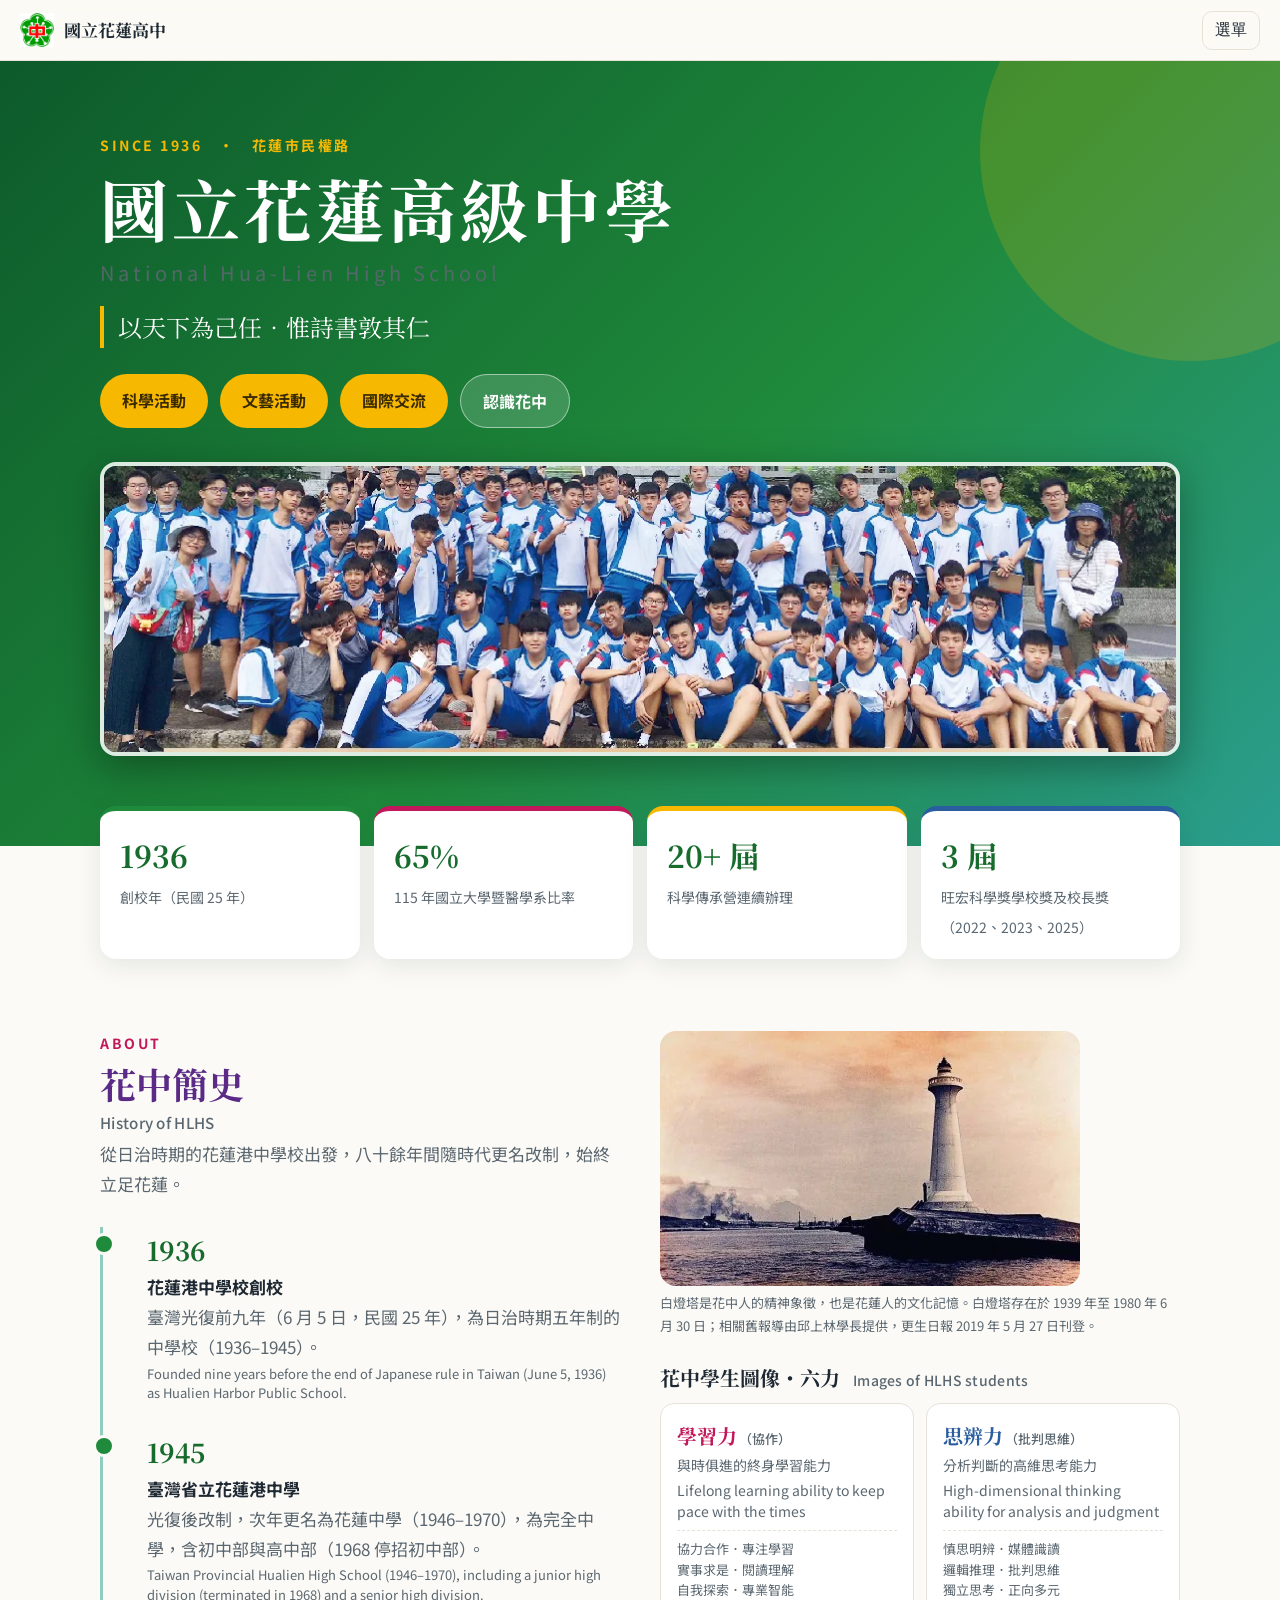
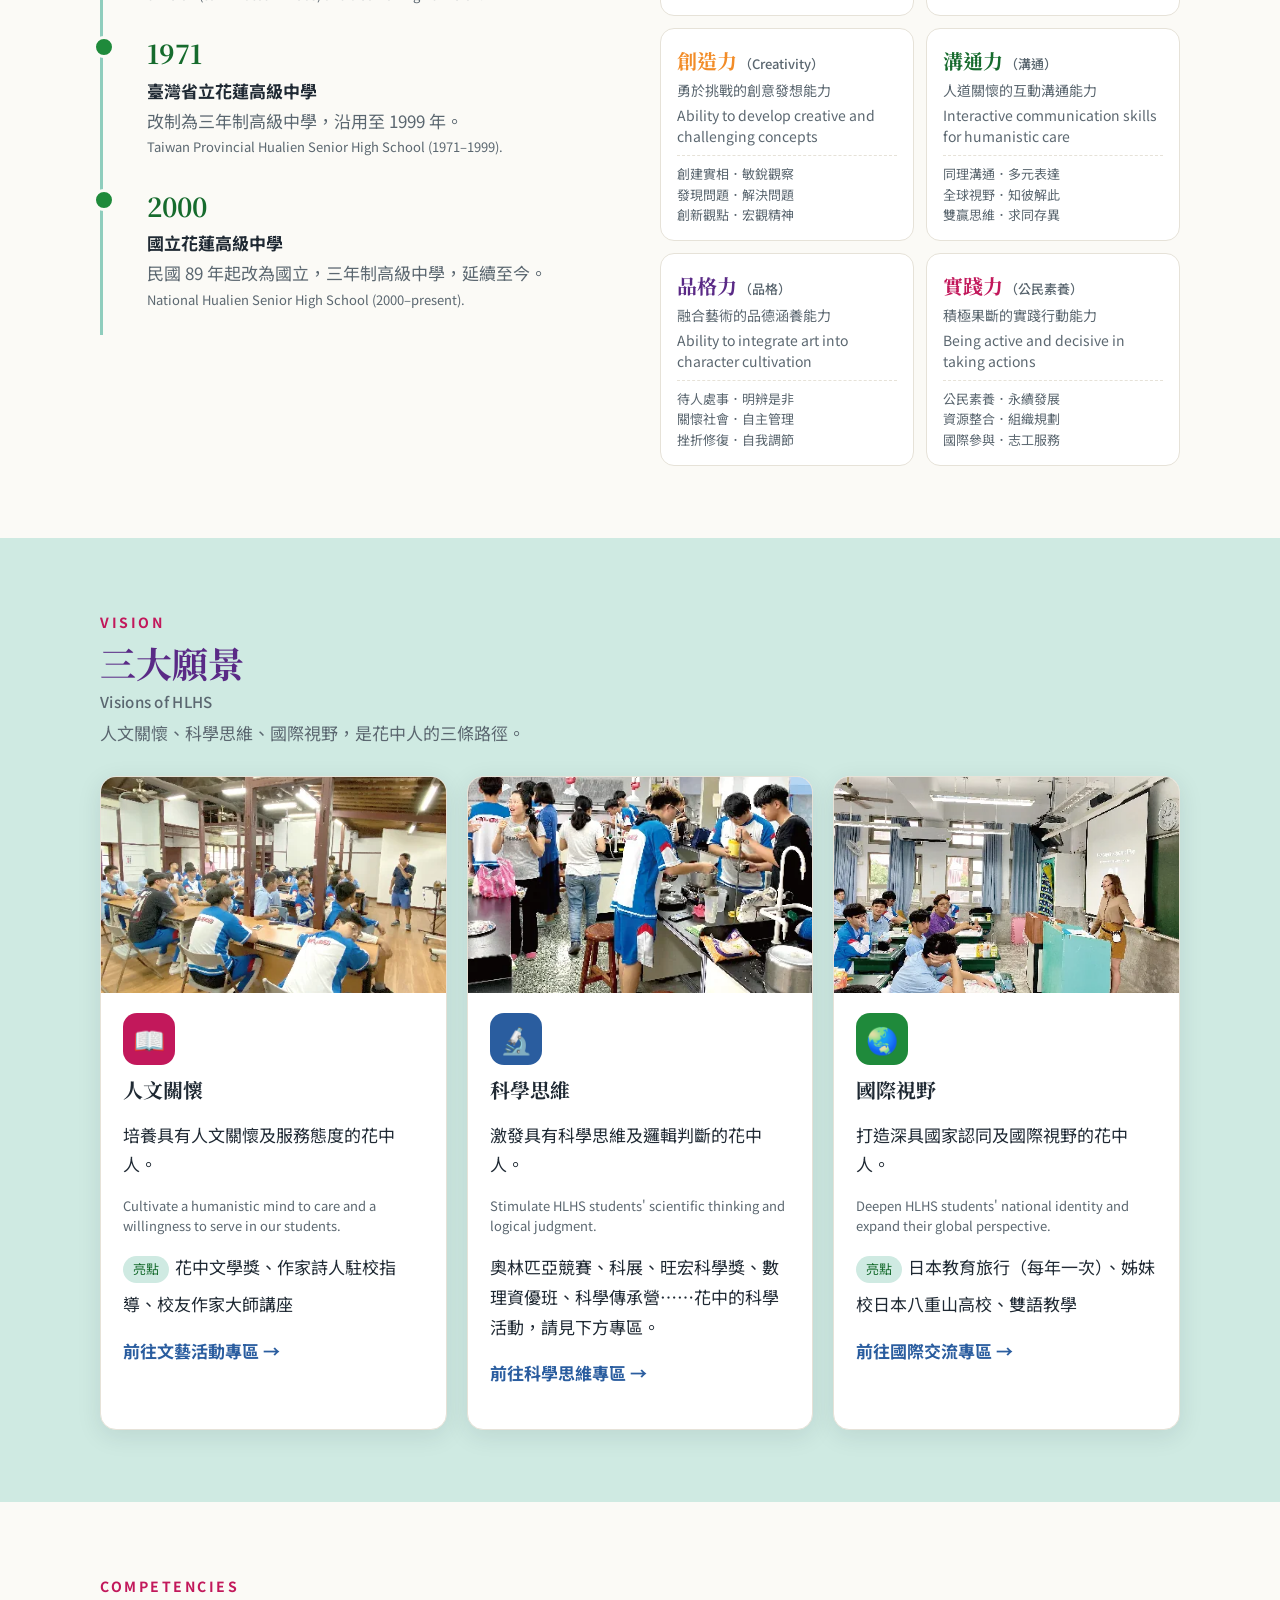
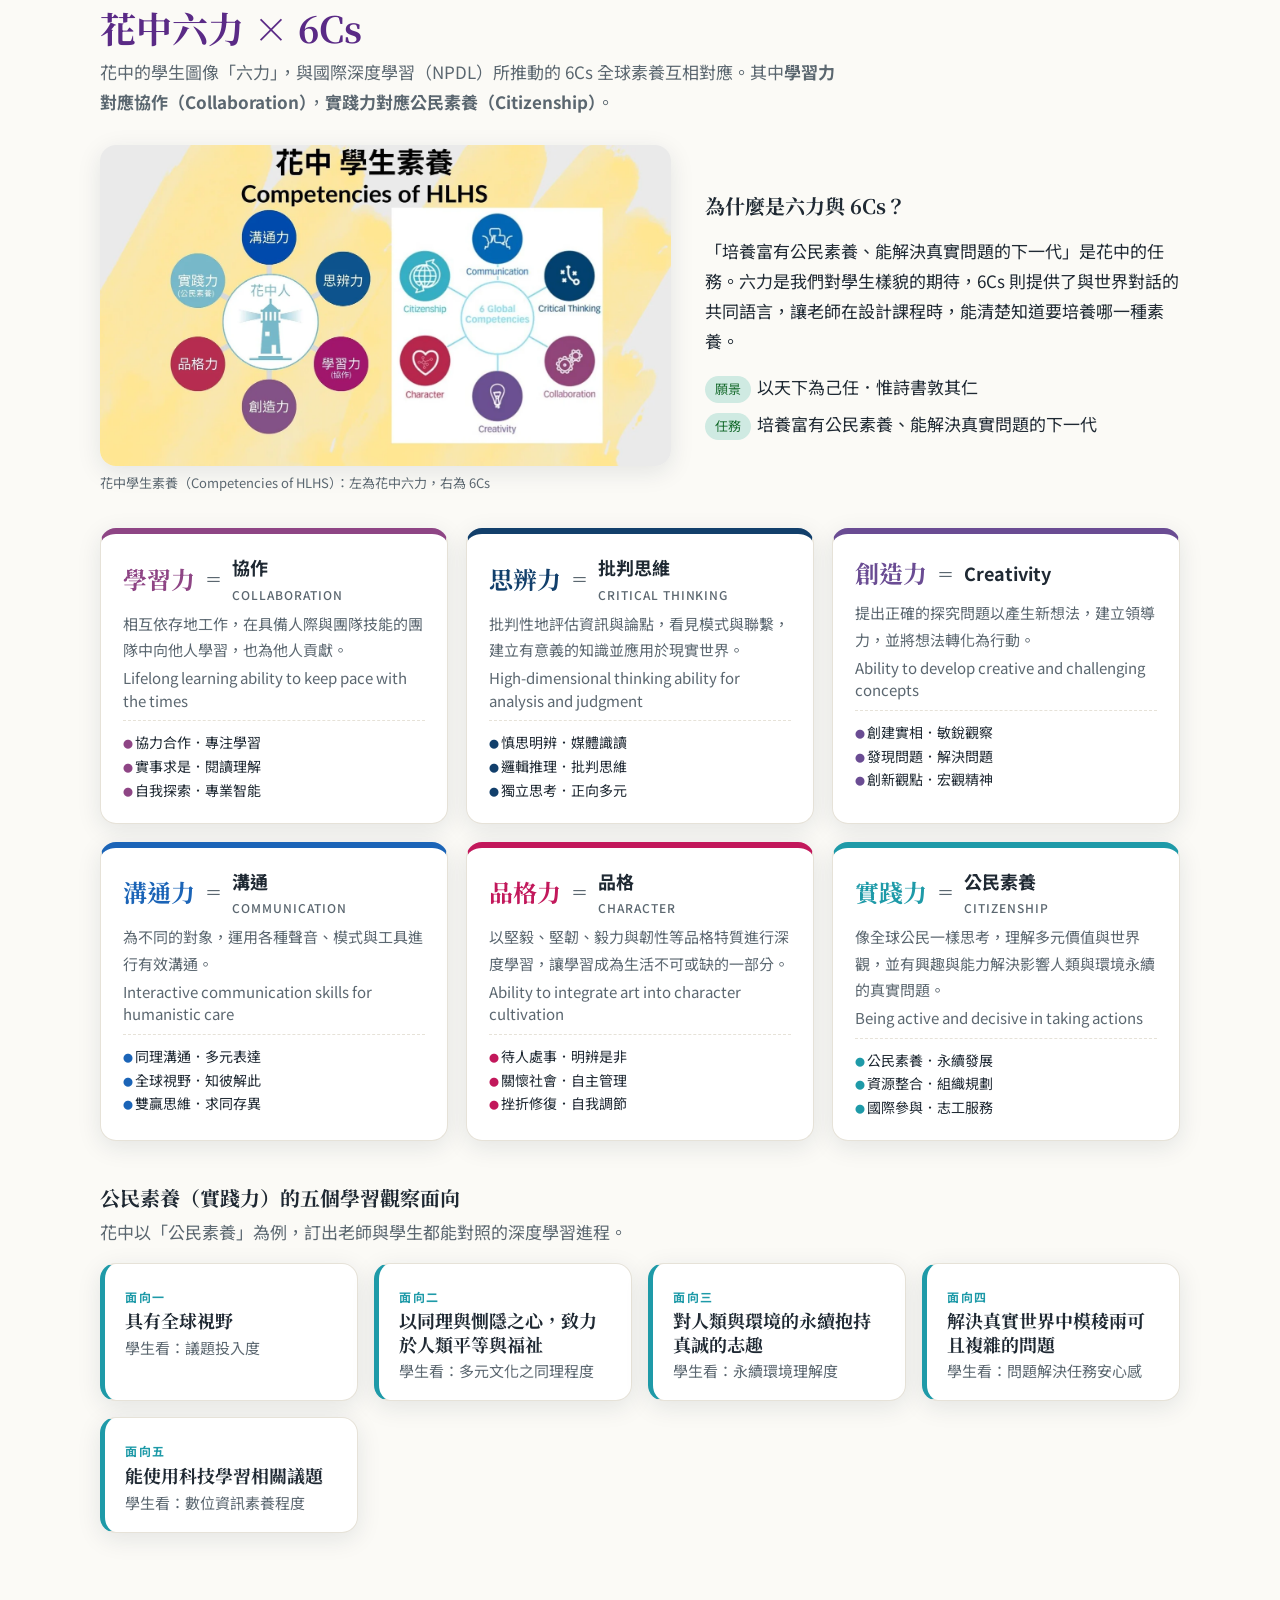
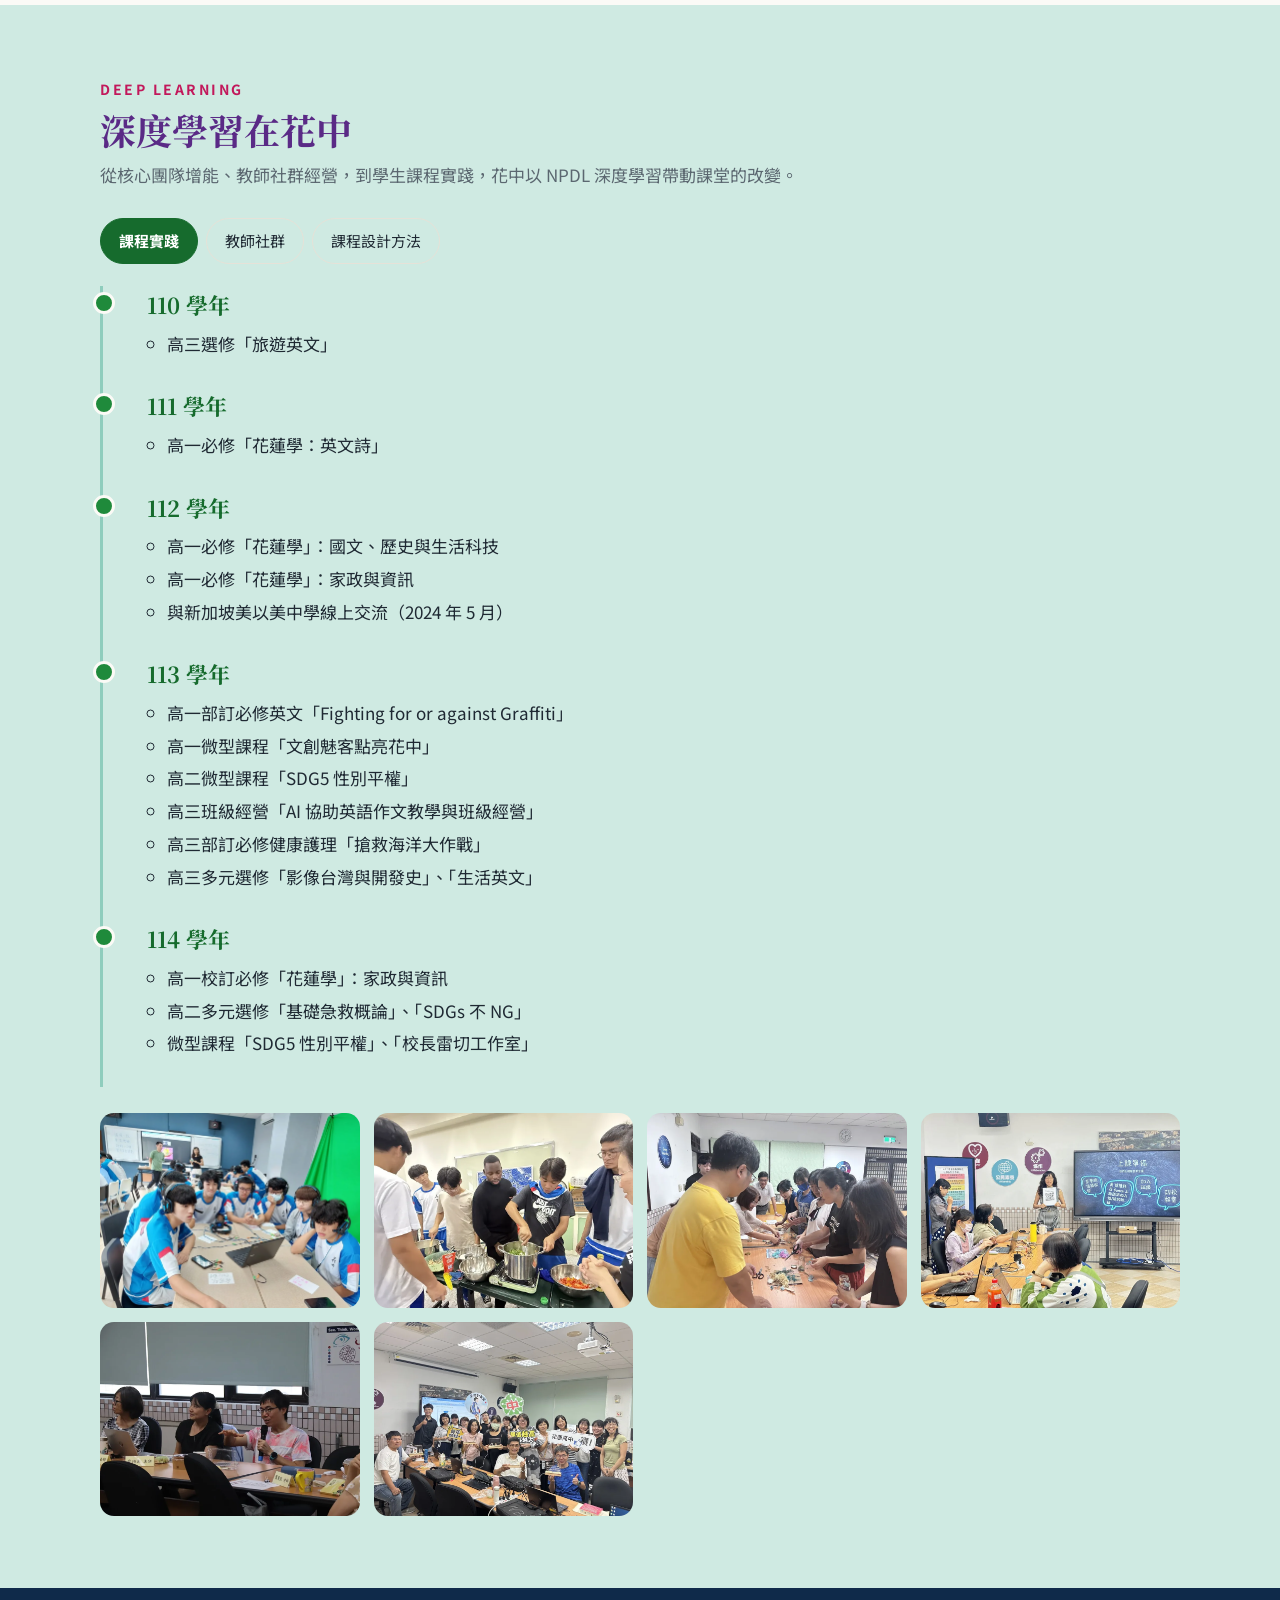
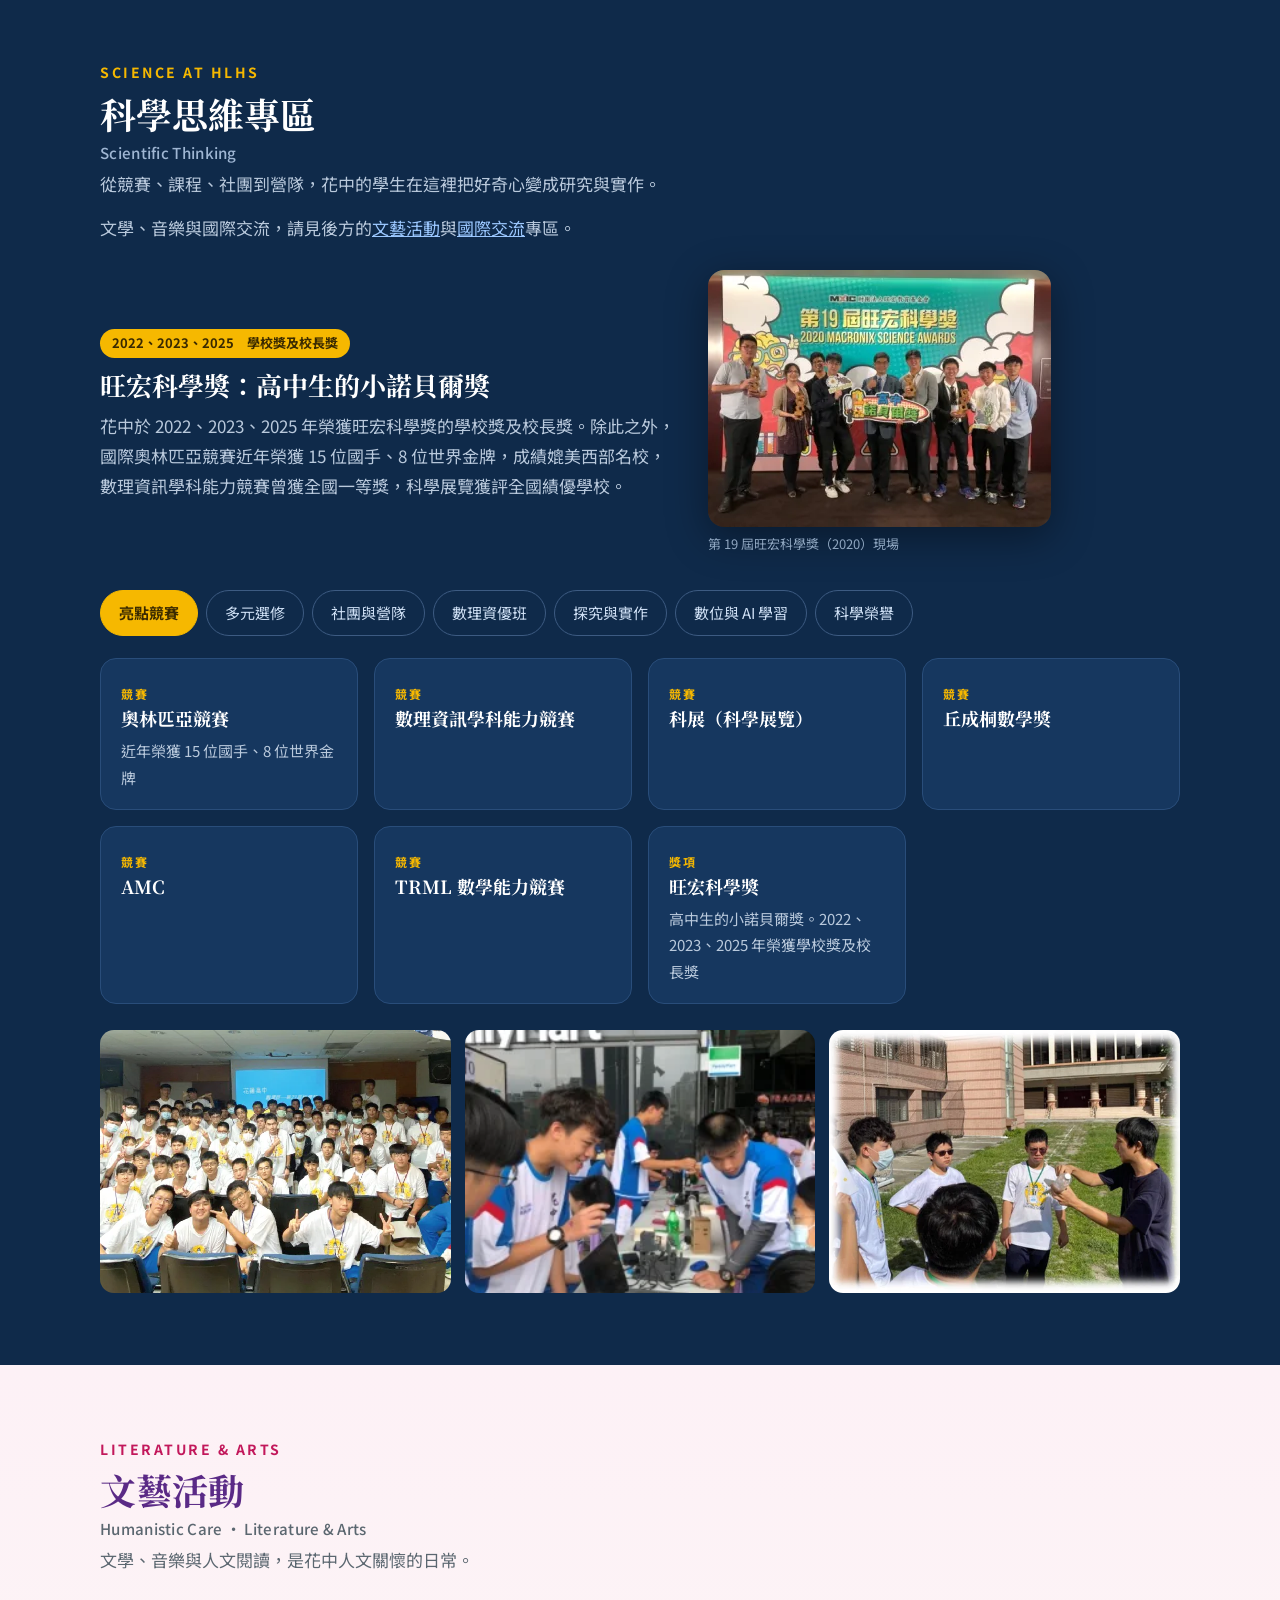
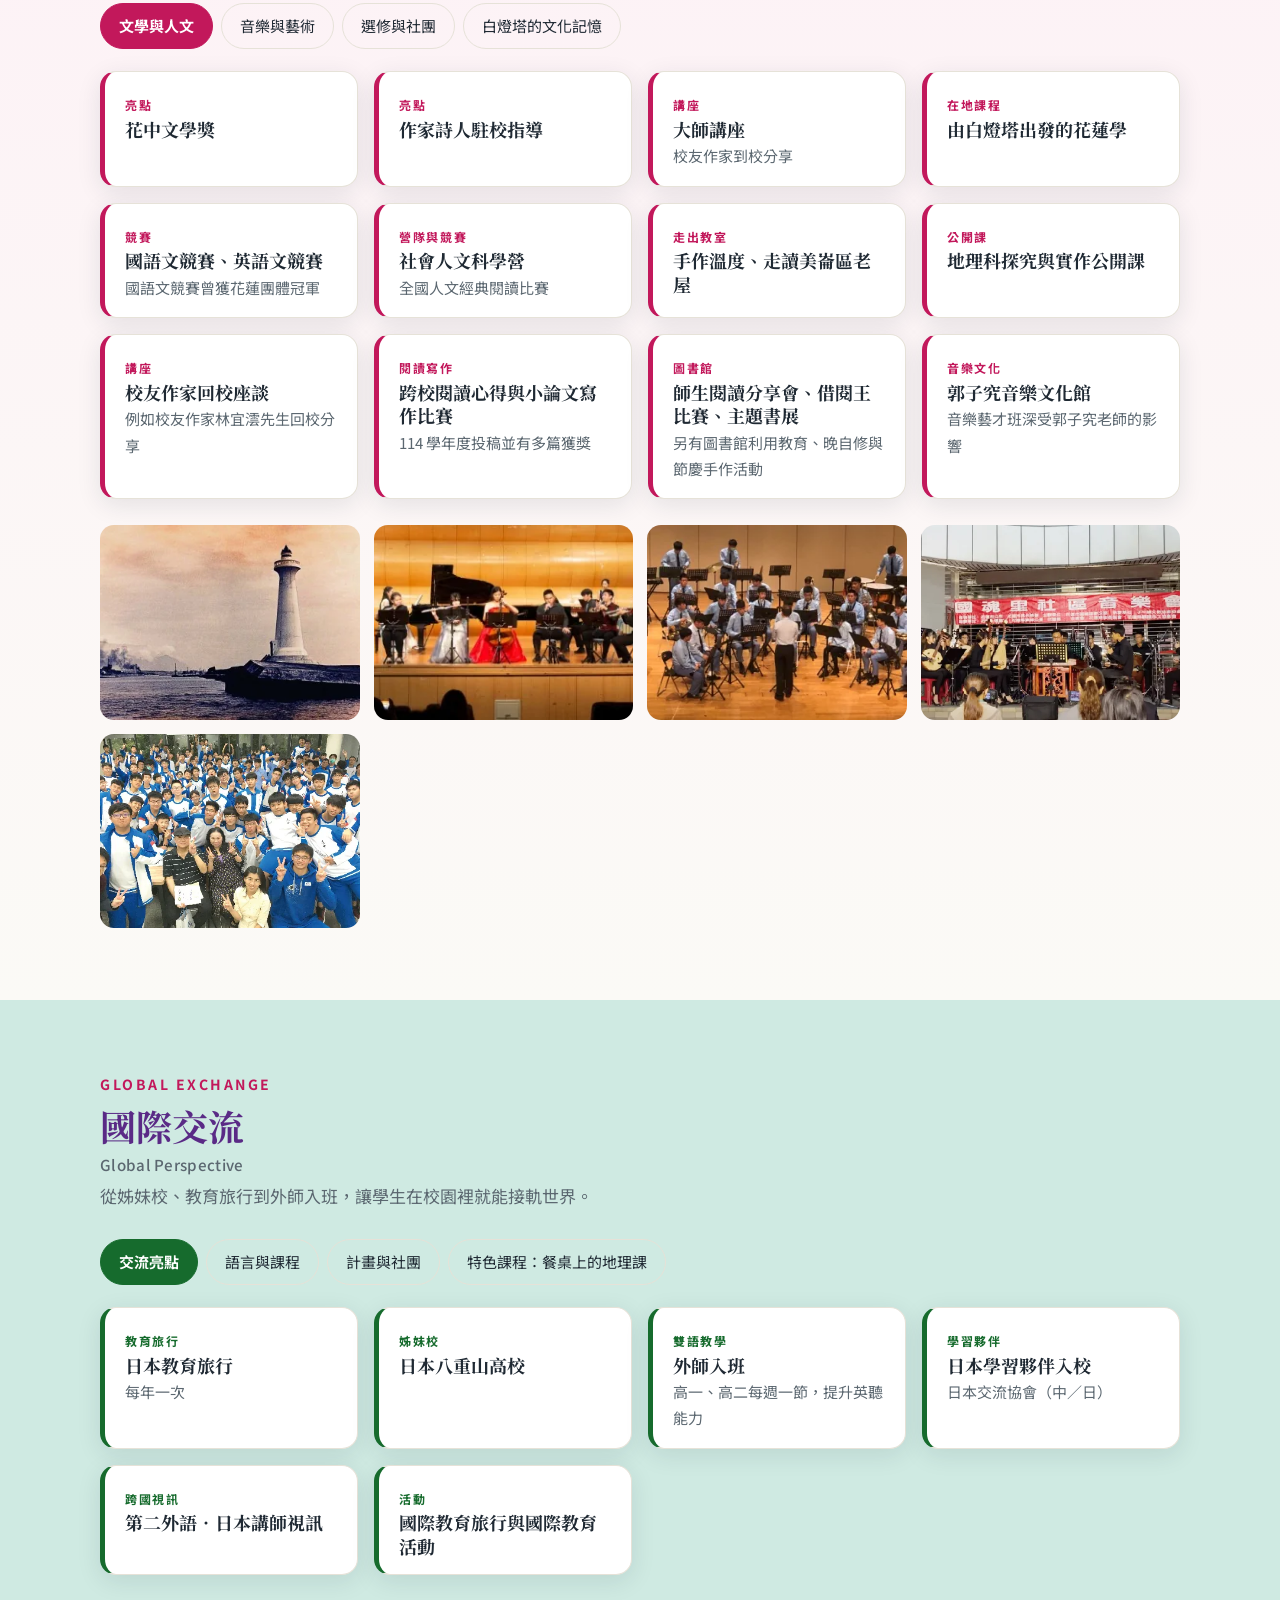
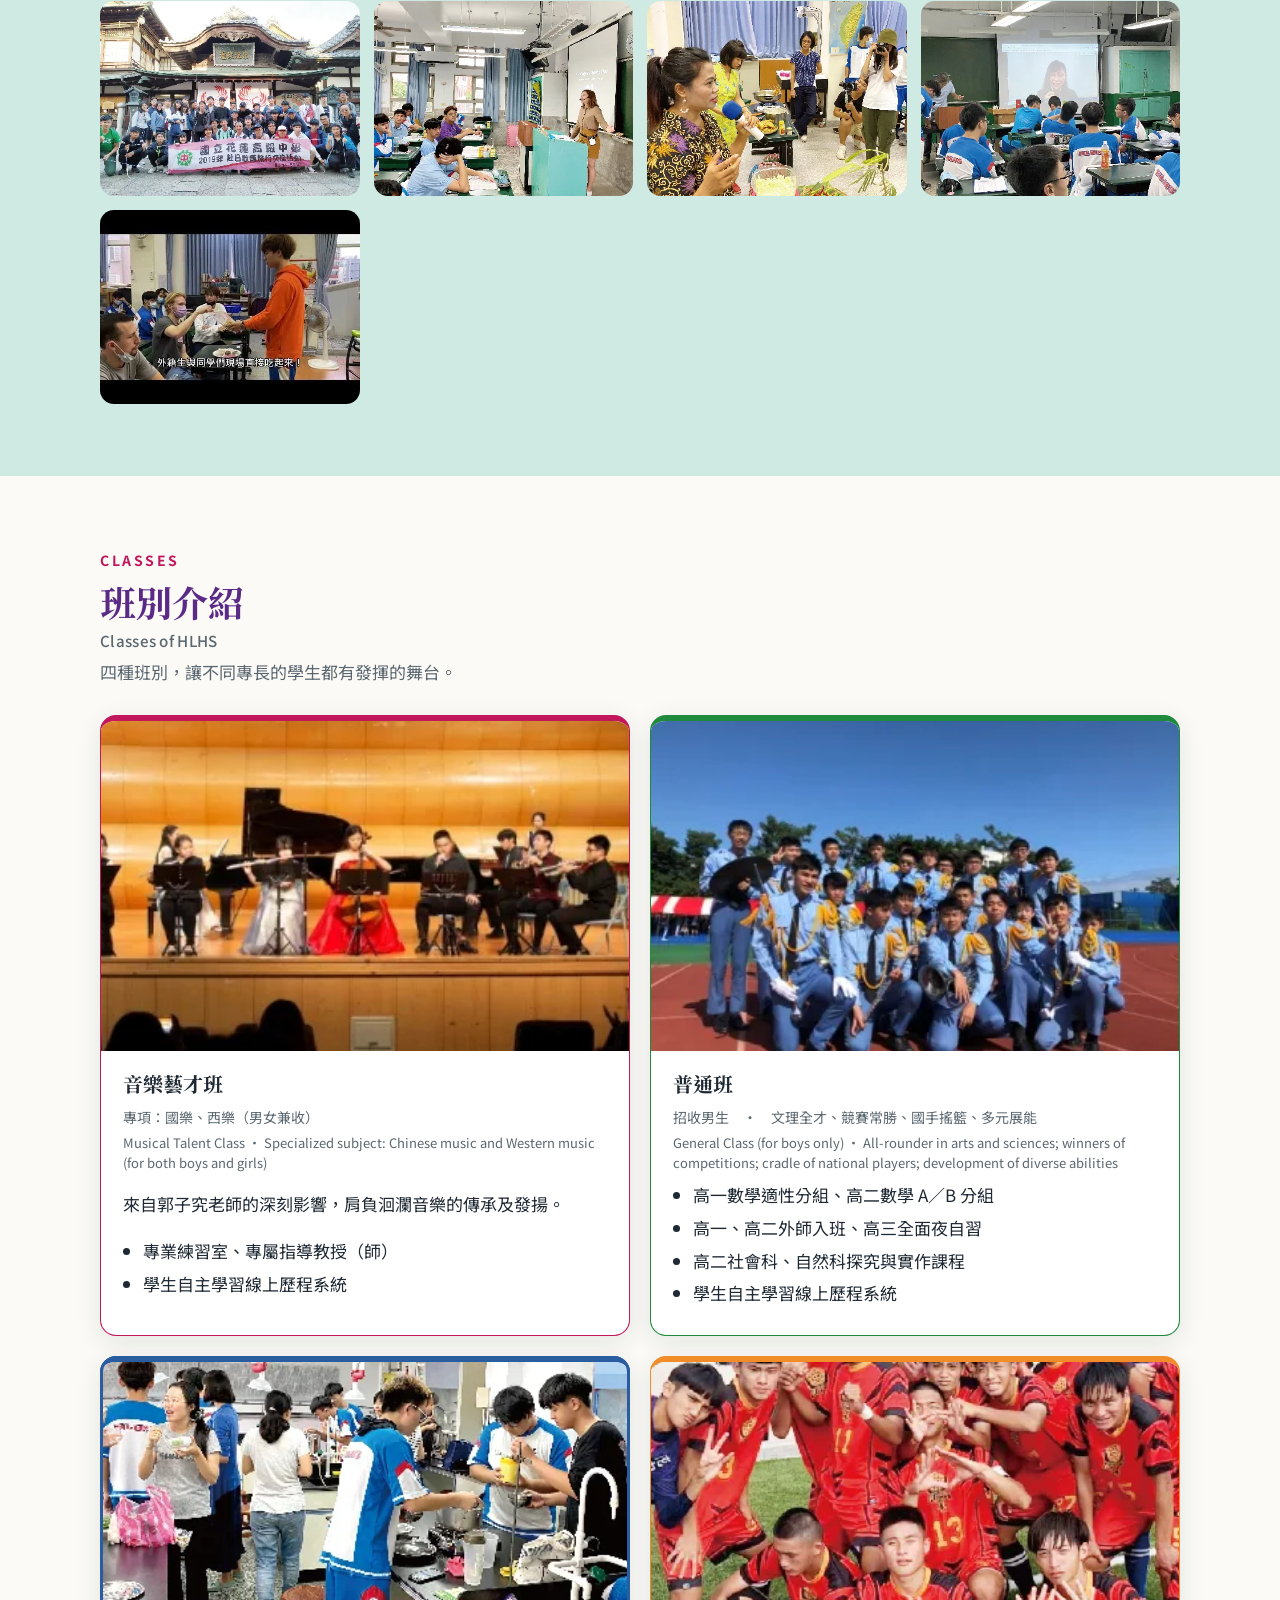
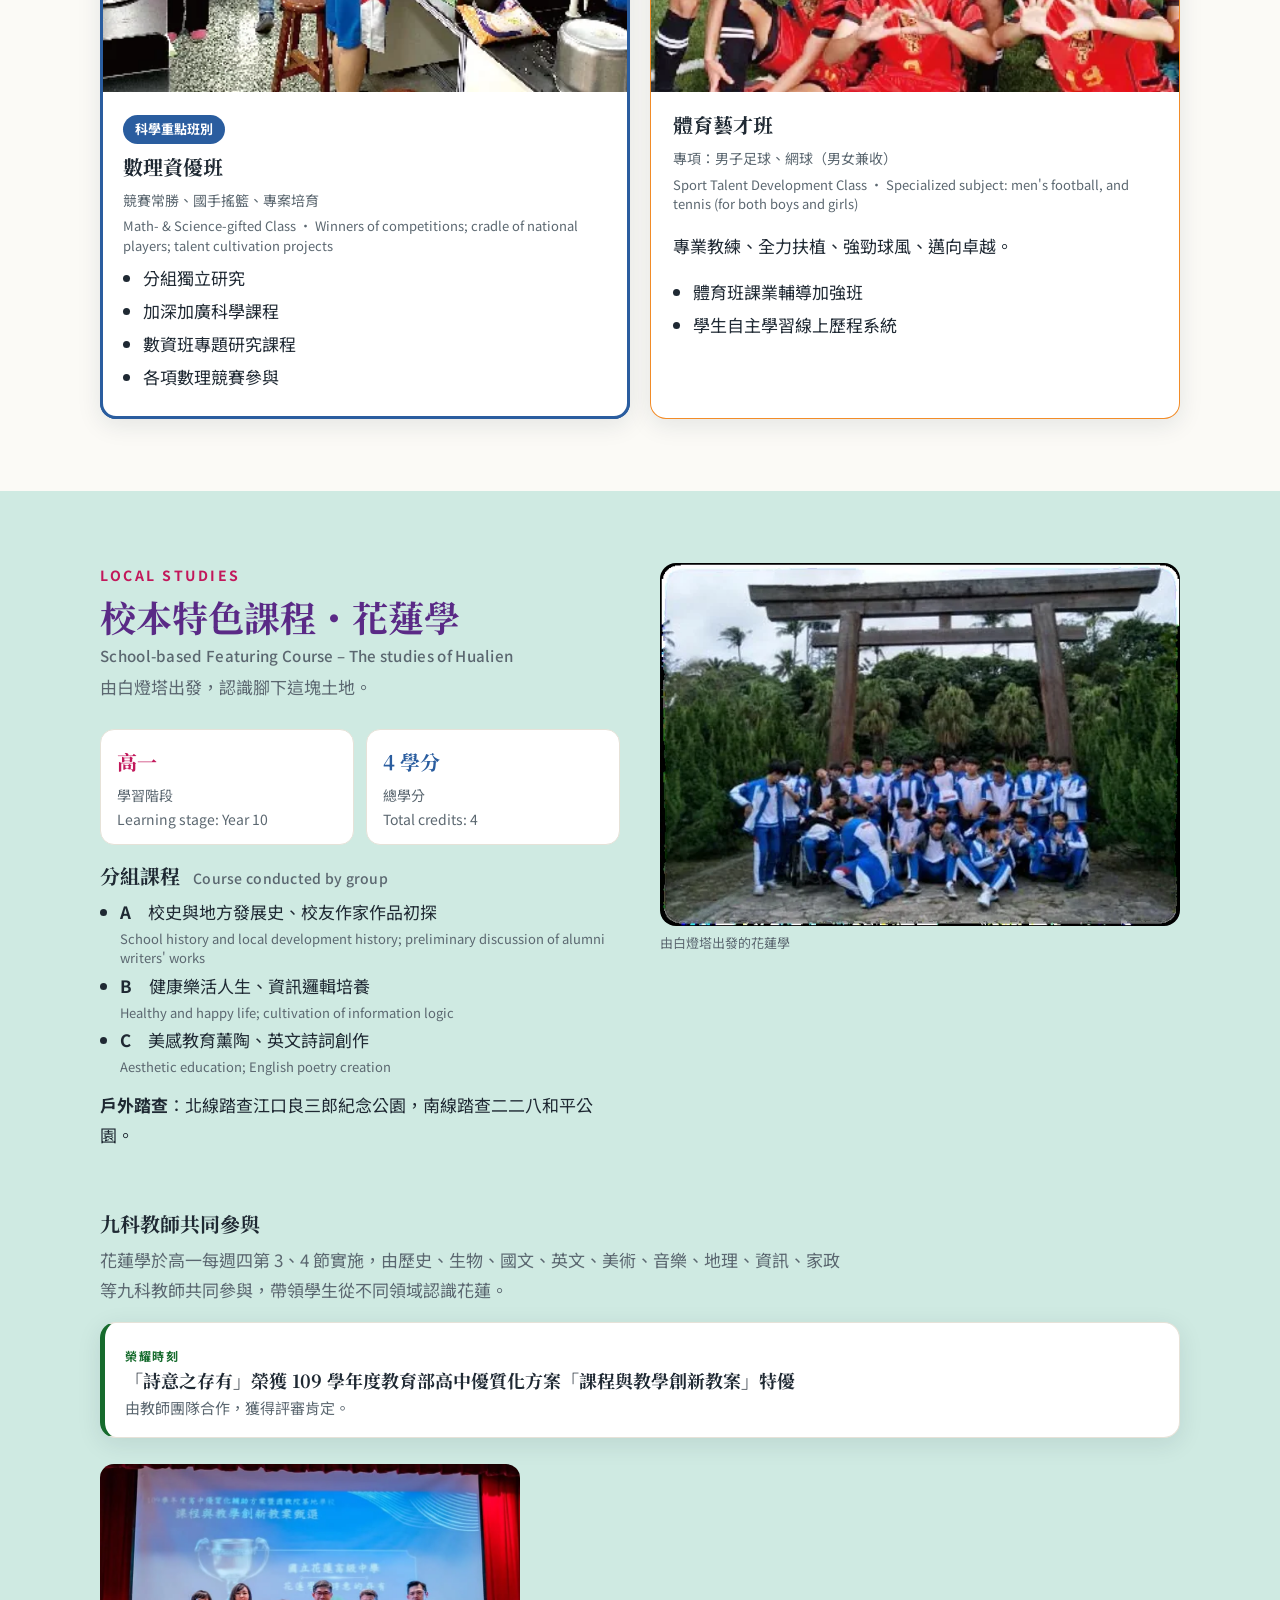
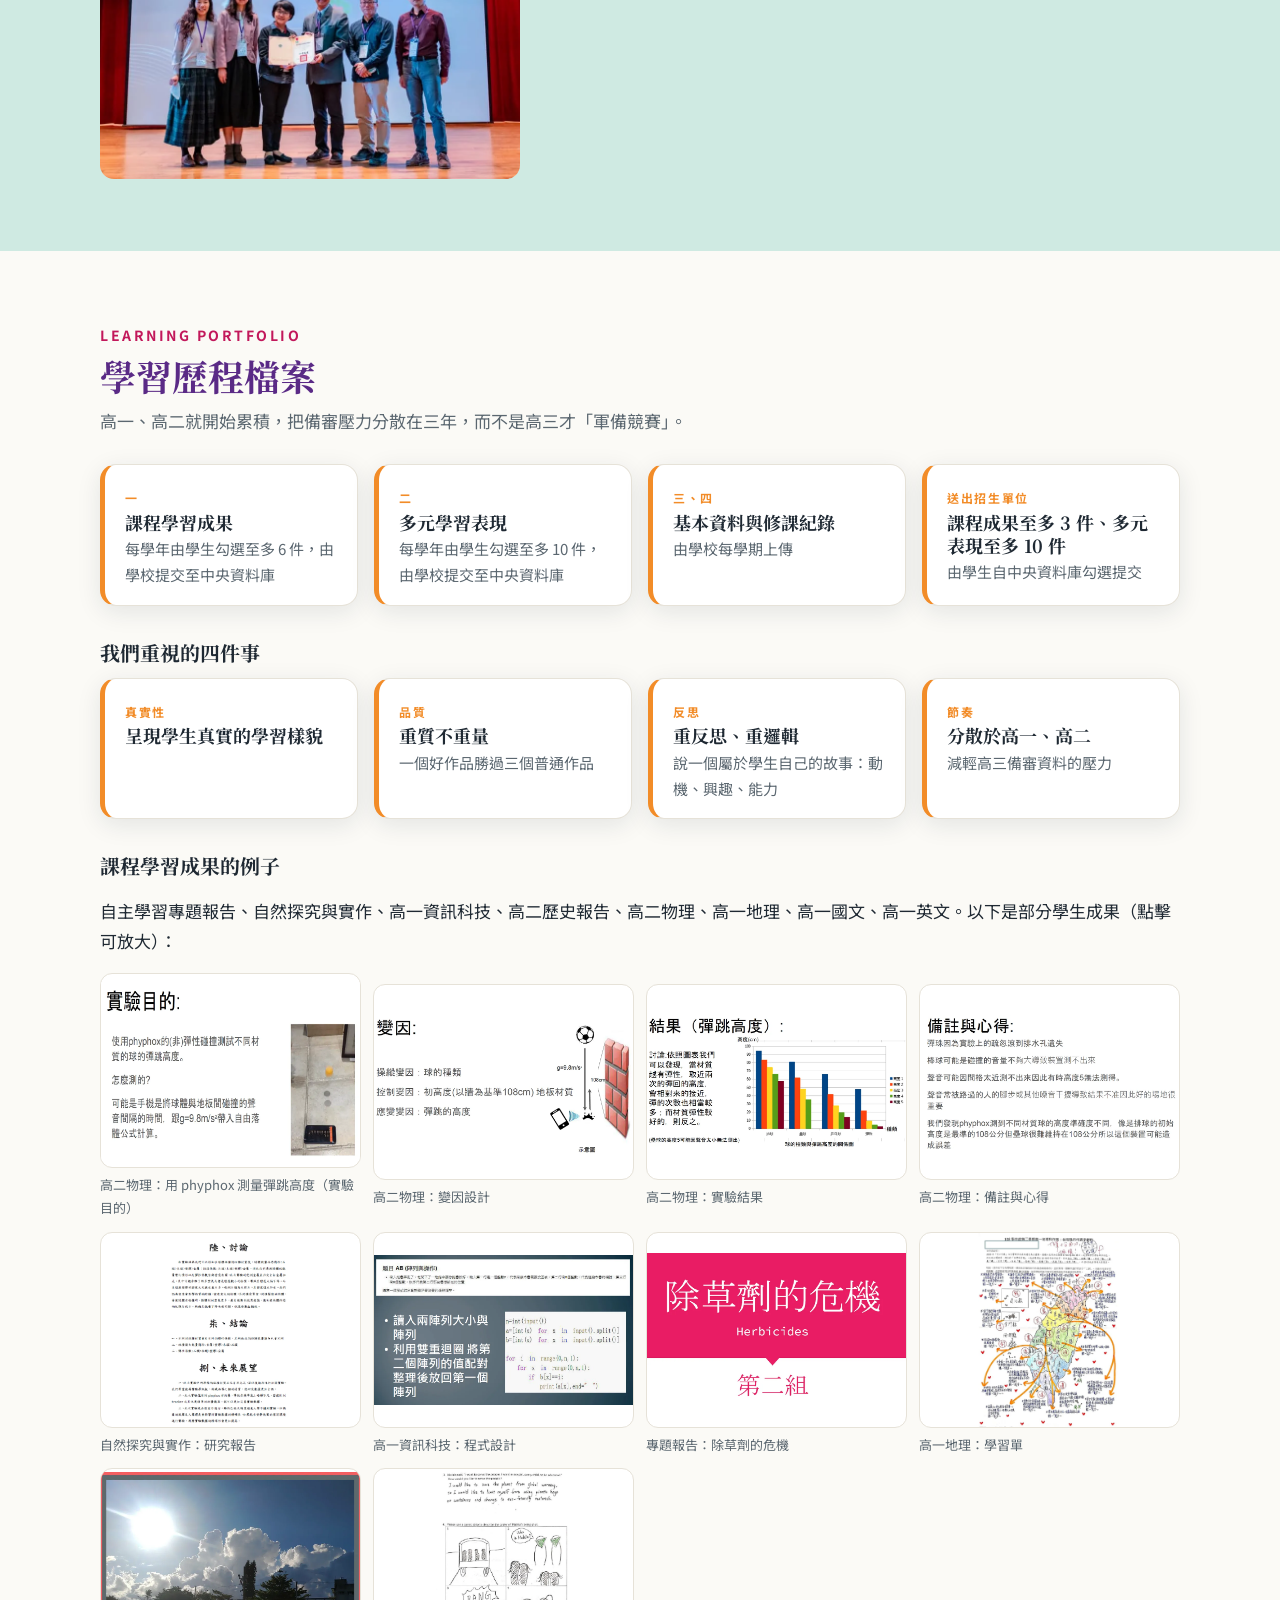
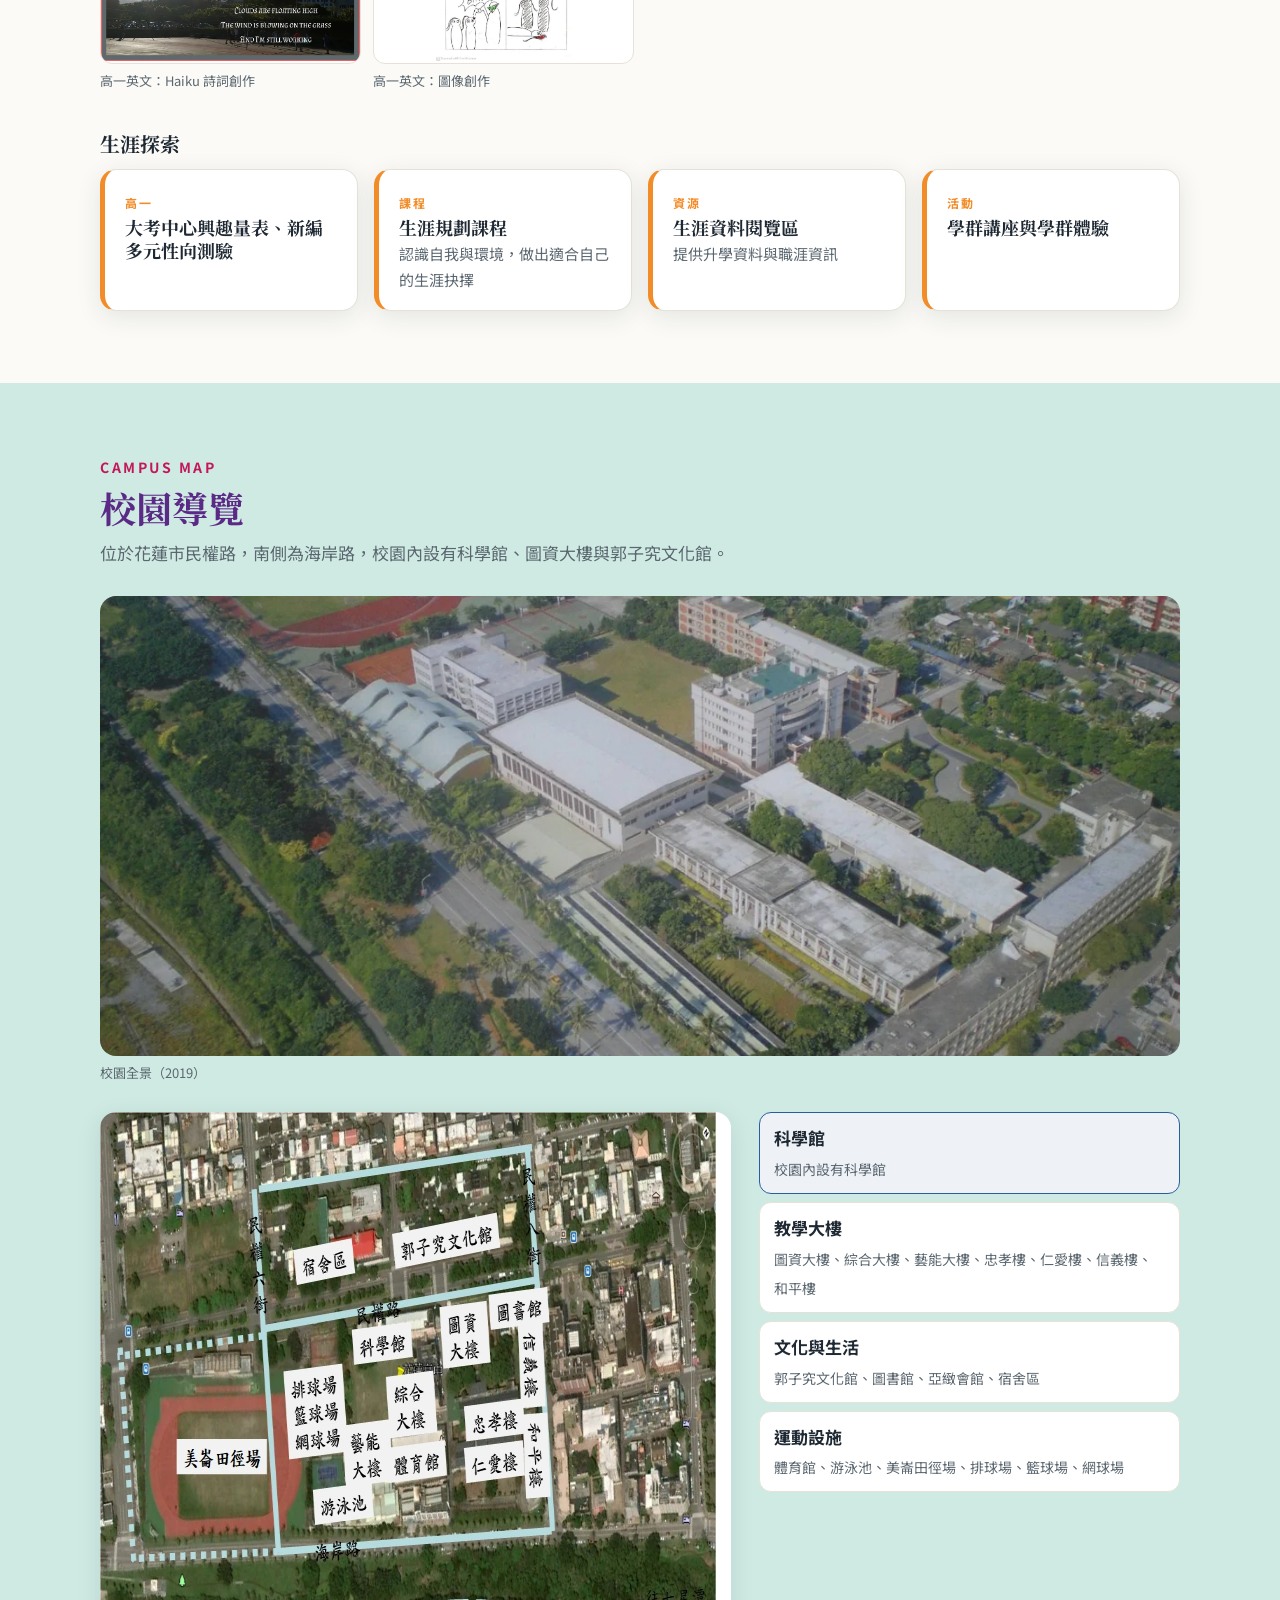
==== index.html @ 584422f0 "Initial commit: 花蓮高中校園介紹網頁 Co-Authored-By: Claude Sonnet 5 <noreply@anthropic.com>" ====
<!DOCTYPE html>
<html lang="zh-Hant">
<head>
<meta charset="utf-8">
<meta name="viewport" content="width=device-width,initial-scale=1">
<title>國立花蓮高級中學｜校園介紹</title>
<meta name="description" content="國立花蓮高中校園介紹：人文關懷、科學思維、國際視野三大願景，含科學競賽、數理資優班、多元選修與升學表現。">
<link rel="icon" href="images/emblem.png">
<link rel="preconnect" href="https://fonts.googleapis.com">
<link rel="preconnect" href="https://fonts.gstatic.com" crossorigin>
<link href="https://fonts.googleapis.com/css2?family=Noto+Sans+TC:wght@400;500;700&family=Noto+Serif+TC:wght@600;700&display=swap" rel="stylesheet">
<link rel="stylesheet" href="css/style.css">
</head>
<body>

<nav class="nav" aria-label="主選單">
  <div class="wrap">
    <a class="brand" href="#top"><img src="images/emblem.png" alt="">國立花蓮高中</a>
    <button class="burger" aria-expanded="false" aria-controls="menu">選單</button>
    <ul class="menu" id="menu">
      <li><a href="#about">認識花中</a></li>
      <li><a href="#vision">三大願景</a></li>
      <li><a href="#competencies">六力與6Cs</a></li>
      <li><a href="#deep">深度學習</a></li>
      <li><a class="sci" href="#science">科學活動</a></li>
      <li><a href="#arts">文藝活動</a></li>
      <li><a href="#global">國際交流</a></li>
      <li><a href="#classes">班別</a></li>
      <li><a href="#hualien">花蓮學</a></li>
      <li><a href="#portfolio">學習歷程</a></li>
      <li><a href="#campus">校園導覽</a></li>
      <li><a href="#life">校園生活</a></li>
      <li><a href="#results">升學與榮譽</a></li>
      <li><a href="#contact">聯絡</a></li>
    </ul>
  </div>
</nav>

<header class="hero" id="top">
  <div class="wrap">
    <p class="eyebrow" style="color:var(--yellow)">SINCE 1936　·　花蓮市民權路</p>
    <h1>國立花蓮高級中學</h1>
    <p class="en">National Hua-Lien High School</p>
    <p class="motto">以天下為己任．惟詩書敦其仁</p>
    <div class="btns">
      <a class="btn p" href="#science">科學活動</a>
      <a class="btn p" href="#arts">文藝活動</a>
      <a class="btn p" href="#global">國際交流</a>
      <a class="btn g" href="#about">認識花中</a>
    </div>
    <div class="pano"><img src="images/panorama.webp" alt="花中學生在白燈塔前合影" width="1075" height="287"></div>
  </div>
</header>

<div class="wrap">
  <div class="stats reveal">
    <div class="stat"><b>1936</b><span>創校年（民國 25 年）</span></div>
    <div class="stat"><b>65%</b><span>115 年國立大學暨醫學系比率</span></div>
    <div class="stat"><b>20+ 屆</b><span>科學傳承營連續辦理</span></div>
    <div class="stat"><b>3 屆</b><span>旺宏科學獎學校獎及校長獎（2022、2023、2025）</span></div>
  </div>
</div>

<!-- 認識花中 -->
<section id="about">
  <div class="wrap two">
    <div class="reveal">
      <p class="eyebrow">ABOUT</p>
      <h2>花中簡史 <span class="en-t">History of HLHS</span></h2>
      <p class="lead">從日治時期的花蓮港中學校出發，八十餘年間隨時代更名改制，始終立足花蓮。</p>
      <ol class="tl" id="timeline"></ol>
    </div>
    <div class="reveal">
      <figure class="figure">
        <img src="images/lighthouse-old.webp" alt="白燈塔舊照" loading="lazy">
        <figcaption>白燈塔是花中人的精神象徵，也是花蓮人的文化記憶。白燈塔存在於 1939 年至 1980 年 6 月 30 日；相關舊報導由邱上林學長提供，更生日報 2019 年 5 月 27 日刊登。</figcaption>
      </figure>
      <h3 style="margin-top:28px">花中學生圖像・六力 <span class="en-t" style="font-size:.7em">Images of HLHS students</span></h3>
      <div class="ab" id="abilities" style="margin-top:12px"></div>
    </div>
  </div>
</section>

<!-- 三大願景 -->
<section id="vision" class="alt">
  <div class="wrap">
    <p class="eyebrow">VISION</p>
    <h2>三大願景 <span class="en-t">Visions of HLHS</span></h2>
    <p class="lead">人文關懷、科學思維、國際視野，是花中人的三條路徑。</p>
    <div class="grid g3 vision">
      <article class="card reveal">
        <img class="top" src="images/hum-elective-classroom.webp" alt="人文選修課堂" loading="lazy">
        <div class="body">
          <div class="ic">📖</div>
          <h3>人文關懷</h3>
          <p>培養具有人文關懷及服務態度的花中人。</p><p class="en">Cultivate a humanistic mind to care and a willingness to serve in our students.</p>
          <p><span class="tag">亮點</span>花中文學獎、作家詩人駐校指導、校友作家大師講座</p>
          <p><a class="more" href="#arts">前往文藝活動專區 →</a></p>
        </div>
      </article>
      <article class="card reveal">
        <img class="top" src="images/sci-cooking-lab.webp" alt="科學選修課實作" loading="lazy">
        <div class="body">
          <div class="ic">🔬</div>
          <h3>科學思維</h3>
          <p>激發具有科學思維及邏輯判斷的花中人。</p><p class="en">Stimulate HLHS students' scientific thinking and logical judgment.</p>
          <p>奧林匹亞競賽、科展、旺宏科學獎、數理資優班、科學傳承營……花中的科學活動，請見下方專區。</p>
          <p><a class="more" href="#science">前往科學思維專區 →</a></p>
        </div>
      </article>
      <article class="card reveal">
        <img class="top" src="images/intl-bilingual.webp" alt="外師入班的雙語教學" loading="lazy">
        <div class="body">
          <div class="ic">🌏</div>
          <h3>國際視野</h3>
          <p>打造深具國家認同及國際視野的花中人。</p><p class="en">Deepen HLHS students' national identity and expand their global perspective.</p>
          <p><span class="tag">亮點</span>日本教育旅行（每年一次）、姊妹校日本八重山高校、雙語教學</p>
          <p><a class="more" href="#global">前往國際交流專區 →</a></p>
        </div>
      </article>
    </div>
  </div>
</section>

<!-- 六力與 6C -->
<section id="competencies">
  <div class="wrap">
    <p class="eyebrow">COMPETENCIES</p>
    <h2>花中六力 × 6Cs</h2>
    <p class="lead">花中的學生圖像「六力」，與國際深度學習（NPDL）所推動的 6Cs 全球素養互相對應。其中<b>學習力對應協作（Collaboration）</b>，<b>實踐力對應公民素養（Citizenship）</b>。</p>

    <div class="comp-hero reveal">
      <figure class="figure" style="margin:0">
        <img src="images/competencies-diagram.webp" alt="花中學生素養：花中六力與 6Cs 對照圖" loading="lazy">
        <figcaption>花中學生素養（Competencies of HLHS）：左為花中六力，右為 6Cs</figcaption>
      </figure>
      <div>
        <h3>為什麼是六力與 6Cs？</h3>
        <p>「培養富有公民素養、能解決真實問題的下一代」是花中的任務。六力是我們對學生樣貌的期待，6Cs 則提供了與世界對話的共同語言，讓老師在設計課程時，能清楚知道要培養哪一種素養。</p>
        <p style="margin-bottom:0"><span class="tag">願景</span>以天下為己任．惟詩書敦其仁<br><span class="tag">任務</span>培養富有公民素養、能解決真實問題的下一代</p>
      </div>
    </div>

    <div class="cc-grid" id="comp-grid"></div>

    <h3 style="margin:44px 0 6px">公民素養（實踐力）的五個學習觀察面向</h3>
    <p class="lead" style="margin-bottom:16px">花中以「公民素養」為例，訂出老師與學生都能對照的深度學習進程。</p>
    <div class="kgrid topic" style="--acc:#1e9aa8">
      <div class="kc"><span class="k">面向一</span><h3>具有全球視野</h3><p>學生看：議題投入度</p></div>
      <div class="kc"><span class="k">面向二</span><h3>以同理與惻隱之心，致力於人類平等與福祉</h3><p>學生看：多元文化之同理程度</p></div>
      <div class="kc"><span class="k">面向三</span><h3>對人類與環境的永續抱持真誠的志趣</h3><p>學生看：永續環境理解度</p></div>
      <div class="kc"><span class="k">面向四</span><h3>解決真實世界中模稜兩可且複雜的問題</h3><p>學生看：問題解決任務安心感</p></div>
      <div class="kc"><span class="k">面向五</span><h3>能使用科技學習相關議題</h3><p>學生看：數位資訊素養程度</p></div>
    </div>
  </div>
</section>

<!-- 深度學習 -->
<section id="deep" class="alt topic" style="--acc:var(--green-d)">
  <div class="wrap">
    <p class="eyebrow">DEEP LEARNING</p>
    <h2>深度學習在花中</h2>
    <p class="lead">從核心團隊增能、教師社群經營，到學生課程實踐，花中以 NPDL 深度學習帶動課堂的改變。</p>

    <div class="tabs" role="tablist" aria-label="深度學習分類">
      <button role="tab" aria-selected="true" data-tab="d1">課程實踐</button>
      <button role="tab" aria-selected="false" data-tab="d2">教師社群</button>
      <button role="tab" aria-selected="false" data-tab="d3">課程設計方法</button>
    </div>

    <div class="panel" id="d1">
      <ol class="tl" id="deep-tl"></ol>
    </div>

    <div class="panel" id="d2" hidden>
      <div class="kgrid">
        <div class="kc"><span class="k">三大支柱</span><h3>核心團隊增能</h3><p>掌舵的核心團隊先學、先做</p></div>
        <div class="kc"><span class="k">三大支柱</span><h3>教師社群經營</h3><p>讓老師在社群中互相成就</p></div>
        <div class="kc"><span class="k">三大支柱</span><h3>學生課程實踐</h3><p>把深度學習帶進教室</p></div>
        <div class="kc"><span class="k">固定時間</span><h3>每週二下午社群時間</h3><p>提早規劃，把時間切出來</p></div>
        <div class="kc"><span class="k">文化</span><h3>邀約但不強迫</h3><p>有安全感、沒有批判、建立信賴</p></div>
        <div class="kc"><span class="k">做法</span><h3>給予舞台，讓老師發光</h3><p>從小處開始，成為同儕榜樣</p></div>
        <div class="kc"><span class="k">外部資源</span><h3>外聘講師、參訪他校</h3><p>拉進外部資源，解決教師實際遇到的問題</p></div>
        <div class="kc"><span class="k">數位工具</span><h3>Canva、Padlet、Google Education Plus</h3><p>鼓勵教師嘗試</p></div>
      </div>
    </div>

    <div class="panel" id="d3" hidden>
      <div class="kgrid">
        <div class="kc"><span class="k">步驟 1</span><h3>先有課程設計</h3></div>
        <div class="kc"><span class="k">步驟 2</span><h3>在課程脈絡中，找出需要的 C</h3></div>
        <div class="kc"><span class="k">步驟 3</span><h3>看這個 C 適合的向度</h3></div>
        <div class="kc"><span class="k">步驟 4</span><h3>由鎖定的 C，微調課程設計</h3></div>
        <div class="kc wide"><span class="k">課程範例</span><h3>「概念構圖」閱讀課程，以公民素養為目標</h3><p>破冰分組 → 技巧說明 → 概念構圖實作 → 閱讀練習（環保、自然、生命教育、性平等議題文章）→ 世界咖啡館 → 發表分享。並以前測、後測看見學生在各向度的進步，逐步精緻課程。</p></div>
      </div>
    </div>

    <div class="tp reveal">
      <img src="images/deep-online-exchange.webp" alt="學生與新加坡學校線上交流" loading="lazy">
      <img src="images/deep-cooking-class.webp" alt="學生在深度學習課程中烹飪實作" loading="lazy">
      <img src="images/deep-craft-class.webp" alt="深度學習課程的手作活動" loading="lazy">
      <img src="images/plc-workshop-screen.webp" alt="教師社群工作坊" loading="lazy">
      <img src="images/plc-discussion.webp" alt="教師社群討論" loading="lazy">
      <img src="images/plc-group-photo.webp" alt="教師社群成員合影" loading="lazy">
    </div>
  </div>
</section>

<!-- 科學思維 -->
<section id="science">
  <div class="wrap">
    <p class="eyebrow">SCIENCE AT HLHS</p>
    <h2>科學思維專區 <span class="en-t">Scientific Thinking</span></h2>
    <p class="lead">從競賽、課程、社團到營隊，花中的學生在這裡把好奇心變成研究與實作。</p>
    <p class="lead" style="margin-top:-14px">文學、音樂與國際交流，請見後方的<a href="#arts">文藝活動</a>與<a href="#global">國際交流</a>專區。</p>

    <div class="sc-hero reveal">
      <div>
        <span class="badge">2022、2023、2025　學校獎及校長獎</span>
        <h3 style="color:#fff;font-size:26px;margin-bottom:10px">旺宏科學獎：高中生的小諾貝爾獎</h3>
        <p style="color:#b9c9dc;margin:0">花中於 2022、2023、2025 年榮獲旺宏科學獎的學校獎及校長獎。除此之外，國際奧林匹亞競賽近年榮獲 15 位國手、8 位世界金牌，成績媲美西部名校，數理資訊學科能力競賽曾獲全國一等獎，科學展覽獲評全國績優學校。</p>
      </div>
      <figure class="figure" style="margin:0"><img src="images/macronix-award.webp" alt="第 19 屆旺宏科學獎頒獎現場" loading="lazy"><figcaption style="color:#8fa6c0">第 19 屆旺宏科學獎（2020）現場</figcaption></figure>
    </div>

    <div class="tabs" role="tablist" aria-label="科學專區分類">
      <button role="tab" aria-selected="true" data-tab="t1">亮點競賽</button>
      <button role="tab" aria-selected="false" data-tab="t2">多元選修</button>
      <button role="tab" aria-selected="false" data-tab="t3">社團與營隊</button>
      <button role="tab" aria-selected="false" data-tab="t4">數理資優班</button>
      <button role="tab" aria-selected="false" data-tab="t6">探究與實作</button>
      <button role="tab" aria-selected="false" data-tab="t7">數位與 AI 學習</button>
      <button role="tab" aria-selected="false" data-tab="t5">科學榮譽</button>
    </div>

    <div class="panel" id="t1">
      <div class="sc-grid">
        <div class="sc"><span class="k">競賽</span><h3>奧林匹亞競賽</h3><p>近年榮獲 15 位國手、8 位世界金牌</p></div>
        <div class="sc"><span class="k">競賽</span><h3>數理資訊學科能力競賽</h3></div>
        <div class="sc"><span class="k">競賽</span><h3>科展（科學展覽）</h3></div>
        <div class="sc"><span class="k">競賽</span><h3>丘成桐數學獎</h3></div>
        <div class="sc"><span class="k">競賽</span><h3>AMC</h3></div>
        <div class="sc"><span class="k">競賽</span><h3>TRML 數學能力競賽</h3></div>
        <div class="sc"><span class="k">獎項</span><h3>旺宏科學獎</h3><p>高中生的小諾貝爾獎。2022、2023、2025 年榮獲學校獎及校長獎</p></div>
      </div>
    </div>
    <div class="panel" id="t2" hidden>
      <div class="sc-grid">
        <div class="sc"><span class="k">選修</span><h3>生活中的化學</h3></div>
        <div class="sc"><span class="k">選修</span><h3>品味生物</h3></div>
        <div class="sc"><span class="k">選修</span><h3>進階程式設計</h3></div>
        <div class="sc"><span class="k">選修</span><h3>IYPT 和科展的物理探索</h3></div>
        <div class="sc"><span class="k">選修</span><h3>天橋下的化學</h3></div>
      </div>
      <p class="note">另有普通班高二「社會科、自然科探究與實作課程」。</p>
    </div>
    <div class="panel" id="t3" hidden>
      <div class="sc-grid">
        <div class="sc"><span class="k">社團</span><h3>科學服務社</h3></div>
        <div class="sc"><span class="k">社團</span><h3>資訊研究社</h3></div>
        <div class="sc"><span class="k">營隊</span><h3>科學傳承營</h3><p>連續辦理 20 餘屆</p></div>
        <div class="sc"><span class="k">活動</span><h3>科學專題報告</h3></div>
        <div class="sc"><span class="k">活動</span><h3>校內科展活動</h3></div>
        <div class="sc"><span class="k">活動</span><h3>生物、物理闖關實作</h3></div>
        <div class="sc"><span class="k">志工</span><h3>科學列車志工暨關主服務</h3></div>
      </div>
    </div>
    <div class="panel" id="t4" hidden>
      <div class="sc-grid">
        <div class="sc"><span class="k">定位</span><h3>競賽常勝、國手搖籃</h3><p>專案培育</p></div>
        <div class="sc"><span class="k">課程</span><h3>分組獨立研究</h3></div>
        <div class="sc"><span class="k">課程</span><h3>加深加廣科學課程</h3></div>
        <div class="sc"><span class="k">課程</span><h3>數資班專題研究課程</h3></div>
        <div class="sc"><span class="k">參與</span><h3>各項數理競賽</h3></div>
      </div>
    </div>
    <div class="panel" id="t6" hidden>
      <div class="sc-grid">
        <div class="sc"><span class="k">自然領域</span><h3>部定必修探究與實作</h3><p>自然科學領域部定必修共 12 學分，其中三分之一（4 學分）為跨科探究與實作</p></div>
        <div class="sc"><span class="k">社會領域</span><h3>加深加廣選修</h3><p>社會領域的探究與實作以加深加廣選修開設</p></div>
        <div class="sc"><span class="k">四個主題</span><h3>發現問題、規劃與研究</h3><p>論證與建模、表達與分享</p></div>
        <div class="sc"><span class="k">學習方式</span><h3>從「驗證」到「探究」</h3><p>學生組成團隊，一起討論、找出可能影響結果的變因，再調整與測試，不只是照著手冊操作實驗</p></div>
      </div>
      <p class="note">自然探究與實作的課程成果，可納入學生的學習歷程檔案。</p>
    </div>
    <div class="panel" id="t7" hidden>
      <div class="sc-grid">
        <div class="sc"><span class="k">理念</span><h3>以學生思考為核心</h3><p>善用 AI 提升備課、個人化學習與即時回饋，同時防範思考卸載與深度閱讀退化</p></div>
        <div class="sc"><span class="k">數位環境</span><h3>數位大屏、載具、行動數位車</h3><p>並善用 Google Classroom 與線上非同步課程，協助補課與縮減學習落差</p></div>
        <div class="sc"><span class="k">學生素養</span><h3>辨識 AI 錯誤與偏見</h3><p>提示詞運用、學術誠信與 AI 倫理</p></div>
        <div class="sc"><span class="k">教師增能</span><h3>教師數位學習社群</h3><p>AI 應用研習、跨科共備與觀課</p></div>
        <div class="sc"><span class="k">相關計畫</span><h3>科技輔助自主學習、數位前導、NPDL 深度學習</h3><p>以及全英教學、社會情緒學習（SEL）種子學校等計畫</p></div>
        <div class="sc"><span class="k">制度治理</span><h3>AI 使用分級架構（草案）</h3><p>從不使用 AI 到 AI 主導，明確規範各層級的使用方式與揭露原則</p></div>
      </div>
    </div>
    <div class="panel" id="t5" hidden>
      <div id="sci-honors"></div>
      <p class="note">資料來源：2021 年花中簡介摺頁，近年成績待更新。</p>
    </div>

    <div class="sc-photo reveal">
      <img src="images/science-lecture-hall.webp" alt="科學專題活動，學生在階梯教室合影" loading="lazy">
      <img src="images/sci-laptop.webp" alt="學生在科學攤位操作實驗裝置" loading="lazy">
      <img src="images/sci-outdoor-physics.webp" alt="學生在戶外進行科學探究" loading="lazy">
    </div>
  </div>
</section>

<!-- 文藝活動 -->
<section id="arts" class="topic arts">
  <div class="wrap">
    <p class="eyebrow">LITERATURE &amp; ARTS</p>
    <h2>文藝活動 <span class="en-t">Humanistic Care · Literature &amp; Arts</span></h2>
    <p class="lead">文學、音樂與人文閱讀，是花中人文關懷的日常。</p>

    <div class="tabs" role="tablist" aria-label="文藝活動分類">
      <button role="tab" aria-selected="true" data-tab="a1">文學與人文</button>
      <button role="tab" aria-selected="false" data-tab="a2">音樂與藝術</button>
      <button role="tab" aria-selected="false" data-tab="a3">選修與社團</button>
      <button role="tab" aria-selected="false" data-tab="a4">白燈塔的文化記憶</button>
    </div>

    <div class="panel" id="a1">
      <div class="kgrid">
        <div class="kc"><span class="k">亮點</span><h3>花中文學獎</h3></div>
        <div class="kc"><span class="k">亮點</span><h3>作家詩人駐校指導</h3></div>
        <div class="kc"><span class="k">講座</span><h3>大師講座</h3><p>校友作家到校分享</p></div>
        <div class="kc"><span class="k">在地課程</span><h3>由白燈塔出發的花蓮學</h3></div>
        <div class="kc"><span class="k">競賽</span><h3>國語文競賽、英語文競賽</h3><p>國語文競賽曾獲花蓮團體冠軍</p></div>
        <div class="kc"><span class="k">營隊與競賽</span><h3>社會人文科學營</h3><p>全國人文經典閱讀比賽</p></div>
        <div class="kc"><span class="k">走出教室</span><h3>手作溫度、走讀美崙區老屋</h3></div>
        <div class="kc"><span class="k">公開課</span><h3>地理科探究與實作公開課</h3></div>
        <div class="kc"><span class="k">講座</span><h3>校友作家回校座談</h3><p>例如校友作家林宜澐先生回校分享</p></div>
        <div class="kc"><span class="k">閱讀寫作</span><h3>跨校閱讀心得與小論文寫作比賽</h3><p>114 學年度投稿並有多篇獲獎</p></div>
        <div class="kc"><span class="k">圖書館</span><h3>師生閱讀分享會、借閱王比賽、主題書展</h3><p>另有圖書館利用教育、晚自修與節慶手作活動</p></div>
        <div class="kc"><span class="k">音樂文化</span><h3>郭子究音樂文化館</h3><p>音樂藝才班深受郭子究老師的影響</p></div>
      </div>
    </div>
    <div class="panel" id="a2" hidden>
      <div class="kgrid">
        <div class="kc"><span class="k">班別</span><h3>音樂藝才班</h3><p>國樂、西樂（男女兼收）。來自郭子究老師的深刻影響，肩負洄瀾音樂的傳承及發揚</p></div>
        <div class="kc"><span class="k">團隊</span><h3>管樂團</h3><p>管樂團合奏：花蓮 A 組冠軍，全國優等</p></div>
        <div class="kc"><span class="k">團隊</span><h3>花中絲竹室內樂團</h3><p>參與社區音樂會演出</p></div>
        <div class="kc"><span class="k">課程</span><h3>美感教育薰陶、英文詩詞創作</h3><p>花蓮學分組課程 C</p></div>
      </div>
    </div>
    <div class="panel" id="a3" hidden>
      <div class="kgrid">
        <div class="kc"><span class="k">選修</span><h3>三國演義專題研讀</h3></div>
        <div class="kc"><span class="k">選修</span><h3>走讀洄瀾</h3></div>
        <div class="kc"><span class="k">選修</span><h3>法律專題研究</h3></div>
        <div class="kc"><span class="k">選修</span><h3>手作溫度</h3></div>
        <div class="kc"><span class="k">選修</span><h3>由餐桌認識台灣</h3></div>
        <div class="kc"><span class="k">選修</span><h3>電影賞析與價值思辨</h3></div>
        <div class="kc wide"><span class="k">社團</span><h3>大傳社、紅十字少年服務隊、管樂團、基輔社、春暉社、童軍社、儀隊</h3></div>
      </div>
    </div>

    <div class="panel" id="a4" hidden>
      <div class="two" style="gap:26px;margin-bottom:20px;align-items:center">
        <img src="images/book-memory.webp" alt="《記憶的力量》書封" loading="lazy" style="border-radius:14px;box-shadow:var(--shadow)">
        <p style="margin:0">《記憶的力量》由花中歷史老師張銘傑、徐清雲與校友李祺捷編著。編者以歷史照片與花蓮作家的文章，訴說白燈塔的「文化記憶」，也記錄它在花中人與花蓮人心中的份量。</p>
      </div>
      <div class="kgrid">
        <div class="kc wide"><span class="k">專書</span><h3>《記憶的力量》</h3><p>一本記憶花蓮白燈塔的專書。編者為花中歷史老師張銘傑、徐清雲與校友李祺捷，以歷史照片與花蓮作家的文章，訴說白燈塔的「文化記憶」。</p></div>
        <div class="kc wide"><span class="k">收錄花中作家</span><h3>楊牧、李潼、葉日松、陳黎、邱上林、廖鴻基、吳鳴、陳克華等</h3><p>各自的白燈塔書寫，例如校友楊牧的〈搜索者：花蓮白燈塔〉。</p></div>
        <div class="kc"><span class="k">價值</span><h3>花中人的精神象徵</h3></div>
        <div class="kc"><span class="k">價值</span><h3>花蓮人的文化記憶</h3></div>
        <div class="kc"><span class="k">歷史</span><h3>白燈塔：1939–1980</h3><p>白燈塔存在於 1939 年至 1980 年 6 月 30 日。舊報導由邱上林學長提供，更生日報 2019 年 5 月 27 日刊登。</p></div>
      </div>
    </div>

    <div class="tp reveal">
      <img src="images/lighthouse-old.webp" alt="白燈塔舊照" loading="lazy">
      <img src="images/music-class-stage.webp" alt="音樂藝才班舞台演出" loading="lazy">
      <img src="images/wind-orchestra.webp" alt="管樂團演出" loading="lazy">
      <img src="images/com-bamboo-orch.webp" alt="花中絲竹室內樂團社區音樂會" loading="lazy">
      <img src="images/hum-talk-2.webp" alt="校園人文講座現場" loading="lazy">
    </div>
  </div>
</section>

<!-- 國際交流 -->
<section id="global" class="topic global">
  <div class="wrap">
    <p class="eyebrow">GLOBAL EXCHANGE</p>
    <h2>國際交流 <span class="en-t">Global Perspective</span></h2>
    <p class="lead">從姊妹校、教育旅行到外師入班，讓學生在校園裡就能接軌世界。</p>

    <div class="tabs" role="tablist" aria-label="國際交流分類">
      <button role="tab" aria-selected="true" data-tab="g1">交流亮點</button>
      <button role="tab" aria-selected="false" data-tab="g2">語言與課程</button>
      <button role="tab" aria-selected="false" data-tab="g3">計畫與社團</button>
      <button role="tab" aria-selected="false" data-tab="g4">特色課程：餐桌上的地理課</button>
    </div>

    <div class="panel" id="g1">
      <div class="kgrid">
        <div class="kc"><span class="k">教育旅行</span><h3>日本教育旅行</h3><p>每年一次</p></div>
        <div class="kc"><span class="k">姊妹校</span><h3>日本八重山高校</h3></div>
        <div class="kc"><span class="k">雙語教學</span><h3>外師入班</h3><p>高一、高二每週一節，提升英聽能力</p></div>
        <div class="kc"><span class="k">學習夥伴</span><h3>日本學習夥伴入校</h3><p>日本交流協會（中／日）</p></div>
        <div class="kc"><span class="k">跨國視訊</span><h3>第二外語．日本講師視訊</h3></div>
        <div class="kc"><span class="k">活動</span><h3>國際教育旅行與國際教育活動</h3></div>
      </div>
    </div>
    <div class="panel" id="g2" hidden>
      <div class="kgrid">
        <div class="kc"><span class="k">第二外語</span><h3>日、韓、法語（初階與高階）</h3></div>
        <div class="kc"><span class="k">選修</span><h3>旅遊英文</h3></div>
        <div class="kc"><span class="k">選修</span><h3>餐桌上的地理課</h3></div>
        <div class="kc"><span class="k">選修</span><h3>美食聯合國</h3></div>
        <div class="kc"><span class="k">選修</span><h3>世界多元文化景觀</h3></div>
      </div>
    </div>
    <div class="panel" id="g3" hidden>
      <div class="kgrid">
        <div class="kc"><span class="k">專案計畫</span><h3>大手牽小手</h3><p>東華大學、慈濟大學</p></div>
        <div class="kc"><span class="k">專案計畫</span><h3>高教深耕計畫夥伴學校</h3></div>
        <div class="kc"><span class="k">專案協作</span><h3>東華大學泰籍研究生協作</h3><p>大手牽小手計畫</p></div>
        <div class="kc"><span class="k">社團</span><h3>國際交流服務社</h3><p>與日本岩手縣不來方高校交流</p></div>
        <div class="kc"><span class="k">社團</span><h3>模擬聯合國社</h3></div>
      </div>
    </div>
    <div class="panel" id="g4" hidden>
      <div class="kgrid">
        <div class="kc"><span class="k">課程</span><h3>餐桌上的地理課</h3><p>高二多元選修課程，由本校地理科教師授課</p></div>
        <div class="kc"><span class="k">邀請入班</span><h3>地方耆老、部落長老</h3><p>地方發展協會、大學外籍生入班分享</p></div>
        <div class="kc"><span class="k">學習方式</span><h3>小組實作與報告</h3></div>
        <div class="kc"><span class="k">計畫結合</span><h3>大手牽小手</h3><p>本課程與大手牽小手專案計畫結合</p></div>
      </div>
    </div>

    <div class="tp reveal">
      <img src="images/act-intl-trip-2019.webp" alt="2019 國際教育旅行合影" loading="lazy">
      <img src="images/intl-bilingual.webp" alt="外師入班雙語教學" loading="lazy">
      <img src="images/intl-elective-cooking.webp" alt="國際視野多元選修課程" loading="lazy">
      <img src="images/intl-online.webp" alt="國際視野課程現場" loading="lazy">
      <img src="images/intl-foreign-student.webp" alt="外籍生入班與同學們分享餐桌上的地理課" loading="lazy">
    </div>
  </div>
</section>

<!-- 班別 -->
<section id="classes">
  <div class="wrap">
    <p class="eyebrow">CLASSES</p>
    <h2>班別介紹 <span class="en-t">Classes of HLHS</span></h2>
    <p class="lead">四種班別，讓不同專長的學生都有發揮的舞台。</p>
    <div class="grid g2 cls">
      <article class="card reveal">
        <img class="top" src="images/music-class-stage.webp" alt="音樂藝才班舞台演出" loading="lazy">
        <div class="body">
          <h3>音樂藝才班</h3>
          <p class="sub">專項：國樂、西樂（男女兼收）</p><p class="en">Musical Talent Class · Specialized subject: Chinese music and Western music (for both boys and girls)</p>
          <p>來自郭子究老師的深刻影響，肩負洄瀾音樂的傳承及發揚。</p>
          <ul class="dot"><li>專業練習室、專屬指導教授（師）</li><li>學生自主學習線上歷程系統</li></ul>
        </div>
      </article>
      <article class="card reveal">
        <img class="top" src="images/students-outdoor.webp" alt="普通班學生合影" loading="lazy">
        <div class="body">
          <h3>普通班</h3>
          <p class="sub">招收男生　·　文理全才、競賽常勝、國手搖籃、多元展能</p><p class="en">General Class (for boys only) · All-rounder in arts and sciences; winners of competitions; cradle of national players; development of diverse abilities</p>
          <ul class="dot"><li>高一數學適性分組、高二數學 A／B 分組</li><li>高一、高二外師入班、高三全面夜自習</li><li>高二社會科、自然科探究與實作課程</li><li>學生自主學習線上歷程系統</li></ul>
        </div>
      </article>
      <article class="card hl reveal">
        <img class="top" src="images/sci-cooking-lab.webp" alt="數理資優班學生做實驗" loading="lazy">
        <div class="body">
          <span class="badge">科學重點班別</span>
          <h3>數理資優班</h3>
          <p class="sub">競賽常勝、國手搖籃、專案培育</p><p class="en">Math- &amp; Science-gifted Class · Winners of competitions; cradle of national players; talent cultivation projects</p>
          <ul class="dot"><li>分組獨立研究</li><li>加深加廣科學課程</li><li>數資班專題研究課程</li><li>各項數理競賽參與</li></ul>
        </div>
      </article>
      <article class="card reveal">
        <img class="top" src="images/class-football.webp" alt="體育藝才班足球隊" loading="lazy">
        <div class="body">
          <h3>體育藝才班</h3>
          <p class="sub">專項：男子足球、網球（男女兼收）</p><p class="en">Sport Talent Development Class · Specialized subject: men's football, and tennis (for both boys and girls)</p>
          <p>專業教練、全力扶植、強勁球風、邁向卓越。</p>
          <ul class="dot"><li>體育班課業輔導加強班</li><li>學生自主學習線上歷程系統</li></ul>
        </div>
      </article>
    </div>
  </div>
</section>

<!-- 花蓮學 -->
<section id="hualien" class="alt">
  <div class="wrap two">
    <div class="reveal">
      <p class="eyebrow">LOCAL STUDIES</p>
      <h2>校本特色課程・花蓮學 <span class="en-t">School-based Featuring Course – The studies of Hualien</span></h2>
      <p class="lead">由白燈塔出發，認識腳下這塊土地。</p>
      <div class="ab" style="margin-bottom:18px">
        <div><b>高一</b><span>學習階段<span class="en">Learning stage: Year 10</span></span></div>
        <div><b>4 學分</b><span>總學分<span class="en">Total credits: 4</span></span></div>
      </div>
      <h3>分組課程 <span class="en-t" style="font-size:.7em">Course conducted by group</span></h3>
      <ul class="dot">
        <li><b>A</b>　校史與地方發展史、校友作家作品初探<span class="en">School history and local development history; preliminary discussion of alumni writers' works</span></li>
        <li><b>B</b>　健康樂活人生、資訊邏輯培養<span class="en">Healthy and happy life; cultivation of information logic</span></li>
        <li><b>C</b>　美感教育薰陶、英文詩詞創作<span class="en">Aesthetic education; English poetry creation</span></li>
      </ul>
      <p style="margin-top:14px"><b>戶外踏查</b>：北線踏查江口良三郎紀念公園，南線踏查二二八和平公園。</p>
    </div>
    <figure class="figure reveal">
      <img src="images/torii-hualien-studies.webp" alt="學生在花蓮鳥居前合影" loading="lazy">
      <figcaption>由白燈塔出發的花蓮學</figcaption>
    </figure>
  </div>
  <div class="wrap topic" style="margin-top:44px;--acc:var(--green-d)">
    <h3>九科教師共同參與</h3>
    <p class="lead" style="margin-bottom:18px">花蓮學於高一每週四第 3、4 節實施，由歷史、生物、國文、英文、美術、音樂、地理、資訊、家政等九科教師共同參與，帶領學生從不同領域認識花蓮。</p>
    <div class="kgrid">
      <div class="kc wide"><span class="k">榮耀時刻</span><h3>「詩意之存有」榮獲 109 學年度教育部高中優質化方案「課程與教學創新教案」特優</h3><p>由教師團隊合作，獲得評審肯定。</p></div>
    </div>
    <div class="tp" style="grid-template-columns:repeat(auto-fit,minmax(260px,420px))">
      <img src="images/award-teaching.webp" alt="課程與教學創新教案頒獎合影" loading="lazy">
    </div>
  </div>
</section>

<!-- 學習歷程 -->
<section id="portfolio" class="topic portfolio">
  <div class="wrap">
    <p class="eyebrow">LEARNING PORTFOLIO</p>
    <h2>學習歷程檔案</h2>
    <p class="lead">高一、高二就開始累積，把備審壓力分散在三年，而不是高三才「軍備競賽」。</p>
    <div class="kgrid">
      <div class="kc"><span class="k">一</span><h3>課程學習成果</h3><p>每學年由學生勾選至多 6 件，由學校提交至中央資料庫</p></div>
      <div class="kc"><span class="k">二</span><h3>多元學習表現</h3><p>每學年由學生勾選至多 10 件，由學校提交至中央資料庫</p></div>
      <div class="kc"><span class="k">三、四</span><h3>基本資料與修課紀錄</h3><p>由學校每學期上傳</p></div>
      <div class="kc"><span class="k">送出招生單位</span><h3>課程成果至多 3 件、多元表現至多 10 件</h3><p>由學生自中央資料庫勾選提交</p></div>
    </div>
    <h3 style="margin:34px 0 12px">我們重視的四件事</h3>
    <div class="kgrid">
      <div class="kc"><span class="k">真實性</span><h3>呈現學生真實的學習樣貌</h3></div>
      <div class="kc"><span class="k">品質</span><h3>重質不重量</h3><p>一個好作品勝過三個普通作品</p></div>
      <div class="kc"><span class="k">反思</span><h3>重反思、重邏輯</h3><p>說一個屬於學生自己的故事：動機、興趣、能力</p></div>
      <div class="kc"><span class="k">節奏</span><h3>分散於高一、高二</h3><p>減輕高三備審資料的壓力</p></div>
    </div>
    <h3 style="margin:34px 0 12px">課程學習成果的例子</h3>
    <p>自主學習專題報告、自然探究與實作、高一資訊科技、高二歷史報告、高二物理、高一地理、高一國文、高一英文。以下是部分學生成果（點擊可放大）：</p>
    <div class="ph" id="g-work" style="margin:14px 0 0"></div>

    <h3 style="margin:38px 0 12px">生涯探索</h3>
    <div class="kgrid">
      <div class="kc"><span class="k">高一</span><h3>大考中心興趣量表、新編多元性向測驗</h3></div>
      <div class="kc"><span class="k">課程</span><h3>生涯規劃課程</h3><p>認識自我與環境，做出適合自己的生涯抉擇</p></div>
      <div class="kc"><span class="k">資源</span><h3>生涯資料閱覽區</h3><p>提供升學資料與職涯資訊</p></div>
      <div class="kc"><span class="k">活動</span><h3>學群講座與學群體驗</h3></div>
    </div>
  </div>
</section>

<!-- 校園導覽 -->
<section id="campus" class="alt">
  <div class="wrap">
    <p class="eyebrow">CAMPUS MAP</p>
    <h2>校園導覽</h2>
    <p class="lead">位於花蓮市民權路，南側為海岸路，校園內設有科學館、圖資大樓與郭子究文化館。</p>
    <figure class="figure reveal" style="margin-bottom:28px">
      <img src="images/campus-aerial-2019.webp" alt="花中校園空拍全景（2019）" loading="lazy" style="width:100%;max-height:460px;object-fit:cover">
      <figcaption>校園全景（2019）</figcaption>
    </figure>
    <div class="map-wrap">
      <figure class="figure reveal">
        <img src="images/campus-map.webp" alt="國立花蓮高中校園配置空拍圖，標示各棟建築位置" loading="lazy" width="901" height="555">
        <figcaption>校園配置空拍圖</figcaption>
      </figure>
      <ul class="bld reveal">
        <li class="sci"><b>科學館</b><span>校園內設有科學館</span></li>
        <li><b>教學大樓</b><span>圖資大樓、綜合大樓、藝能大樓、忠孝樓、仁愛樓、信義樓、和平樓</span></li>
        <li><b>文化與生活</b><span>郭子究文化館、圖書館、亞緻會館、宿舍區</span></li>
        <li><b>運動設施</b><span>體育館、游泳池、美崙田徑場、排球場、籃球場、網球場</span></li>
      </ul>
    </div>
  </div>
</section>

<!-- 校園生活 -->
<section id="life">
  <div class="wrap">
    <p class="eyebrow">CAMPUS LIFE</p>
    <h2>校園生活 <span class="en-t">Diverse Student Activities</span></h2>
    <p class="lead">戶外教育、露營、社團，以及走進社區的服務與音樂。點擊照片可放大。</p>
    <h3>多元學生活動 <span class="en-t" style="font-size:.7em">Diverse student activities</span></h3>
    <div class="ph" id="g-act" style="margin:14px 0 36px"></div>
    <h3>關懷社區，拔尖扶助 <span class="en-t" style="font-size:.7em">Community Care; Take the Initiative to Support</span></h3>
    <div class="ph" id="g-com" style="margin:14px 0 0"></div>
    <h3 style="margin-top:44px">教師社群活動 <span class="en-t" style="font-size:.7em">Teachers' Community Activities</span></h3>
    <div class="topic" style="--acc:var(--green-d);margin:14px 0 18px">
      <div class="kgrid">
        <div class="kc"><span class="k">共學</span><h3>地方學共學會議</h3></div>
        <div class="kc"><span class="k">研習</span><h3>教師社群活動 Google L1 研習</h3></div>
        <div class="kc"><span class="k">研習</span><h3>教師社群活動：Clips 研習</h3></div>
        <div class="kc"><span class="k">傳承</span><h3>導師經驗傳承工作坊</h3></div>
      </div>
    </div>
    <div class="ph" id="g-plc" style="margin:0"></div>
    <div class="topic" style="--acc:var(--green-d);margin-top:44px">
      <h3>年度活動</h3>
      <p class="lead" style="margin-bottom:16px">每學期都有固定的社團、競技與表演舞台。</p>
      <div class="kgrid">
        <div class="kc"><span class="k">社團</span><h3>花中花女聯合社團幹部訓練</h3></div>
        <div class="kc"><span class="k">表演</span><h3>高二星光歌唱大賽暨社團耶誕成發</h3></div>
        <div class="kc"><span class="k">球類</span><h3>高一、高二 3v3 班際籃球賽</h3><p>另有桌球賽、羽球賽</p></div>
        <div class="kc"><span class="k">運動</span><h3>全校運動會</h3></div>
        <div class="kc"><span class="k">參訪</span><h3>高二校外教學參觀</h3><p>Year 11 Excursion</p></div>
        <div class="kc"><span class="k">大學參訪</span><h3>高等教育深耕計畫：大學參訪</h3><p>Higher Education Sprout Project – Visiting Universities</p></div>
        <div class="kc"><span class="k">科學</span><h3>校內科展活動</h3><p>School Science Fair</p></div>
        <div class="kc"><span class="k">國際教育</span><h3>國際教育與聯合幹訓</h3><p>International Education and Joint Training for Student Leaders</p></div>
      </div>
      <h3 style="margin-top:34px">社會情緒學習（SEL）融入生活教育</h3>
      <p class="lead" style="margin-bottom:16px">用「食衣住行育樂」六個面向，培養自我覺察、責任決策與人際能力。</p>
      <div class="kgrid">
        <div class="kc"><span class="k">食</span><h3>健康覺察與選擇</h3></div>
        <div class="kc"><span class="k">衣</span><h3>形象自律與尊重</h3></div>
        <div class="kc"><span class="k">住</span><h3>共好的校園關懷</h3></div>
        <div class="kc"><span class="k">行</span><h3>守時責任與安全</h3></div>
        <div class="kc"><span class="k">育</span><h3>公民自治與復原</h3></div>
        <div class="kc"><span class="k">樂</span><h3>團隊韌性與展能</h3></div>
      </div>
    </div>
  </div>
</section>

<!-- 升學與榮譽 -->
<section id="results" class="alt">
  <div class="wrap two">
    <div class="reveal">
      <p class="eyebrow">RESULTS</p>
      <h2>升學表現 <span class="en-t">Academic Performance in University Entry</span></h2>
      <p class="lead">近年來國立大學暨醫學系比率（%）。</p>
      <div class="chart" id="chart" role="img" aria-label="近年國立大學暨醫學系比率長條圖：95–96 年 30%，97–101 年 42%，102–108 年 43 到 45.2%，109 年 45.5%，110 到 113 年平均 57%，114 年 55%，115 年 65%"></div>
      <div class="chart-l" id="chart-l"></div>
      <p class="note" style="color:var(--muted);font-size:13px">110–113 年為四年平均值。</p>
    </div>
    <div class="reveal">
      <p class="eyebrow">HONORS</p>
      <h2>榮譽榜 <span class="en-t">Achievements in Competitions</span></h2>
      <p class="lead">● 標示者為科學相關。</p>
      <ul class="hon-list" id="honors"></ul>
      <p class="note" style="color:var(--muted);font-size:13px">部分成績來自 2021 年花中簡介摺頁，仍在持續更新。</p>
    </div>
  </div>
  <div class="wrap topic" style="margin-top:48px;--acc:var(--magenta)">
    <p class="eyebrow">115 ADMISSIONS</p>
    <h3 style="font-size:26px;margin-bottom:6px">115 年升學亮點</h3>
    <p class="lead" style="margin-bottom:18px">國立大學暨醫藥學系錄取率創下 65% 的歷史紀錄。</p>
    <div class="kgrid">
      <div class="kc"><span class="k">國立＋醫藥</span><h3>錄取率 65%</h3><p>連續五年突破 55%</p></div>
      <div class="kc"><span class="k">國立＋醫藥＋一級私立</span><h3>錄取率 88%</h3></div>
      <div class="kc"><span class="k">頂大＋醫藥＋台科北科</span><h3>60 人</h3><p>台清交成政、醫科藥學與台科大、北科大</p></div>
      <div class="kc"><span class="k">醫藥學系</span><h3>醫科 7 人、藥學 5 人</h3></div>
      <div class="kc"><span class="k">台灣大學</span><h3>14 人</h3></div>
      <div class="kc"><span class="k">連續紀錄</span><h3>國立大學錄取率連續第 18 年突破 40%</h3><p>並連續第 14 年為基宜花東屏五縣市之冠</p></div>
    </div>
    <h3 style="margin:34px 0 10px">承辦區域重要活動</h3>
    <div class="kgrid">
      <div class="kc"><span class="k">考試</span><h3>大學學測花蓮區考場</h3></div>
      <div class="kc"><span class="k">考試</span><h3>花蓮考區國中教育會考</h3></div>
      <div class="kc"><span class="k">競賽</span><h3>東區數理與資訊學科能力競賽</h3><p>每年承辦</p></div>
      <div class="kc"><span class="k">藝術</span><h3>東區藝術才能班擴大藝術展演</h3><p>每年承辦</p></div>
    </div>
  </div>
</section>

<div class="closing">
  <div class="wrap">
    <p class="q">人生沒有白走的路，每一步都算數。</p>
    <p class="s">揚才展能、適性發展　·　以天下為己任．惟詩書敦其仁</p>
  </div>
</div>

<footer id="contact">
  <div class="wrap">
    <div class="grid">
      <div>
        <h3>國立花蓮高級中學</h3>
        <p>National Hua-Lien High School<br>以天下為己任．惟詩書敦其仁</p>
      </div>
      <div>
        <h3>花現位置 <span style="font-weight:400;font-size:.7em">Our location</span></h3>
        <p>970 花蓮縣花蓮市民權路 42 號<br><span style="font-size:13px;opacity:.8">No. 42 Minquan Road, Hualien City, Hualien County (Postcode 970)</span></p>
        <h3 style="margin-top:14px">花中有話</h3>
        <p><a href="tel:038242236">03-8242236</a></p>
      </div>
      <div>
        <h3>花中熱點</h3>
        <p><a href="https://www.hlhs.hlc.edu.tw" target="_blank" rel="noopener">www.hlhs.hlc.edu.tw</a></p>
        <h3 style="margin-top:14px">花中 3D 地景</h3>
        <p>109 級吳嘉峻校友拍攝</p>
      </div>
    </div>
    <small>本頁內容整理自花中簡介摺頁與文宣稿（2021），升學數據含 114、115 年更新。</small>
  </div>
</footer>

<div class="lb" id="lb" role="dialog" aria-modal="true" aria-label="照片放大">
  <button aria-label="關閉">×</button>
  <figure><img alt=""><figcaption></figcaption></figure>
</div>

<script src="js/data.js"></script>
<script src="js/main.js"></script>
</body>
</html>
---- css/style.css ----
:root{
  --green:#1f8a3b; --green-d:#166b2d;
  --teal:#cfeae2; --teal-d:#8fcdbd;
  --magenta:#c2185b; --purple:#5a2a86; --yellow:#f6b800; --orange:#f28c28; --blue:#2a5d9f;
  --ink:#1f2933; --muted:#5b6770; --bg:#fbfaf6; --card:#fff; --line:#e6e2d8;
  --sci:#2a5d9f; --sci-bg:#0f2a4a;
  --radius:16px; --shadow:0 6px 24px rgba(20,40,60,.10);
  --maxw:1120px;
}
@media (prefers-color-scheme:dark){
  :root{--ink:#eef2f4;--muted:#a9b6bd;--bg:#12181c;--card:#1a2227;--line:#2b363c;--teal:#173029;--teal-d:#245244;--shadow:0 6px 24px rgba(0,0,0,.4)}
}
*{box-sizing:border-box}
html{scroll-behavior:smooth;scroll-padding-top:72px}
body{margin:0;font-family:"Noto Sans TC",system-ui,-apple-system,"Microsoft JhengHei",sans-serif;color:var(--ink);background:var(--bg);line-height:1.75;font-size:17px}
img{max-width:100%;display:block}
a{color:var(--blue)}
.wrap{max-width:var(--maxw);margin:0 auto;padding:0 20px}
h1,h2,h3{font-family:"Noto Serif TC","PMingLiU",serif;line-height:1.3;margin:0}
h2{font-size:clamp(26px,4vw,36px);color:var(--purple);margin-bottom:6px}
@media (prefers-color-scheme:dark){h2{color:#cfa8f5}}
h3{font-size:20px;margin-bottom:8px}
.eyebrow{font-size:14px;letter-spacing:.18em;color:var(--magenta);font-weight:700;margin:0 0 6px}
.lead{color:var(--muted);max-width:44em;margin:0 0 28px}
section{padding:72px 0}
.alt{background:var(--teal)}

/* nav */
.nav{position:sticky;top:0;z-index:50;background:color-mix(in srgb,var(--bg) 90%,transparent);backdrop-filter:blur(10px);border-bottom:1px solid var(--line)}
.nav .wrap{display:flex;align-items:center;gap:20px;height:60px;max-width:1360px}
.brand{display:flex;align-items:center;gap:10px;text-decoration:none;color:var(--ink);font-weight:700;font-family:"Noto Serif TC",serif;white-space:nowrap}
.brand img{width:34px;height:34px}
.menu{margin-left:auto;display:flex;gap:4px;list-style:none;padding:0;margin-top:0;margin-bottom:0}
.menu a{display:block;padding:8px 9px;border-radius:999px;text-decoration:none;color:var(--ink);font-size:15px}
.menu a:hover,.menu a.on{background:var(--teal);color:var(--green-d)}
.menu a.sci{color:var(--sci);font-weight:700}
.burger{display:none;margin-left:auto;background:none;border:1px solid var(--line);border-radius:10px;padding:8px 12px;font-size:16px;color:var(--ink);cursor:pointer}
@media (max-width:1400px){
  .burger{display:block}
  .menu{display:none;position:absolute;left:0;right:0;top:60px;background:var(--bg);flex-direction:column;padding:10px 20px 16px;border-bottom:1px solid var(--line)}
  .menu.open{display:flex}
}

/* hero */
.hero{position:relative;color:#fff;padding:72px 0 90px;background:linear-gradient(135deg,#0d5a2b 0%,#1f8a3b 55%,#2a9d8f 100%);overflow:hidden}
.hero::before{content:"";position:absolute;right:-120px;top:-120px;width:420px;height:420px;border-radius:50%;background:rgba(246,184,0,.18)}
.hero .wrap{position:relative;z-index:2}
.pano{margin-top:34px}
.pano img{width:100%;height:auto;border-radius:var(--radius);box-shadow:0 12px 40px rgba(0,0,0,.35);border:4px solid rgba(255,255,255,.85)}
.hero h1{font-size:clamp(38px,7vw,68px);letter-spacing:.06em}
.hero .en{font-size:clamp(15px,2.4vw,20px);letter-spacing:.2em;opacity:.9;margin:6px 0 18px}
.hero .motto{font-family:"Noto Serif TC",serif;font-size:clamp(17px,2.6vw,24px);border-left:4px solid var(--yellow);padding-left:14px;margin:0 0 26px}
.btns{display:flex;flex-wrap:wrap;gap:12px}
.btn{display:inline-block;padding:12px 22px;border-radius:999px;font-weight:700;text-decoration:none;font-size:16px}
.btn.p{background:var(--yellow);color:#3a2a00}
.btn.g{background:rgba(255,255,255,.16);color:#fff;border:1px solid rgba(255,255,255,.5)}
.stats{display:grid;grid-template-columns:repeat(auto-fit,minmax(150px,1fr));gap:14px;margin-top:-40px;position:relative;z-index:3}
.stat{background:var(--card);border-radius:var(--radius);box-shadow:var(--shadow);padding:18px 20px;border-top:5px solid var(--green)}
.stat:nth-child(2){border-color:var(--magenta)}.stat:nth-child(3){border-color:var(--yellow)}.stat:nth-child(4){border-color:var(--blue)}
.stat b{display:block;font-size:30px;font-family:"Noto Serif TC",serif;color:var(--green-d)}
.stat span{color:var(--muted);font-size:14px}

/* cards & grids */
.grid{display:grid;gap:20px}
.g3{grid-template-columns:repeat(auto-fit,minmax(260px,1fr))}
.g2{grid-template-columns:repeat(auto-fit,minmax(320px,1fr))}
.card{background:var(--card);border-radius:var(--radius);box-shadow:var(--shadow);overflow:hidden;border:1px solid var(--line)}
.card .body{padding:20px 22px 24px}
.card img.top{width:100%;aspect-ratio:16/10;object-fit:cover}
.tag{display:inline-block;font-size:13px;padding:2px 10px;border-radius:999px;background:var(--teal);color:var(--green-d);margin:0 6px 6px 0}
ul.dot{margin:8px 0 0;padding-left:1.2em}
ul.dot li{margin:3px 0}
.vision .card{text-align:left}
.vision .ic{width:52px;height:52px;border-radius:14px;display:grid;place-items:center;font-size:26px;margin-bottom:12px;color:#fff}
.vision .card:nth-child(1) .ic{background:var(--magenta)}.vision .card:nth-child(2) .ic{background:var(--blue)}.vision .card:nth-child(3) .ic{background:var(--green)}
.vision a.more{font-weight:700;text-decoration:none}

/* history */
.tl{position:relative;margin:10px 0 0;padding:0 0 0 26px;list-style:none;border-left:3px solid var(--teal-d)}
.tl li{position:relative;padding:0 0 26px 18px}
.tl li::before{content:"";position:absolute;left:-36px;top:6px;width:16px;height:16px;border-radius:50%;background:var(--green);border:3px solid var(--bg)}
.tl .y{font-family:"Noto Serif TC",serif;font-size:26px;color:var(--green-d);font-weight:700}
.two{display:grid;grid-template-columns:1fr 1fr;gap:40px;align-items:start}
@media (max-width:820px){.two{grid-template-columns:1fr}}
.ab{display:grid;grid-template-columns:repeat(auto-fit,minmax(150px,1fr));gap:12px}
.ab div{background:var(--card);border:1px solid var(--line);border-radius:14px;padding:14px 16px}
.ab b{display:block;font-family:"Noto Serif TC",serif;font-size:20px;color:var(--magenta)}
.ab span{font-size:14px;color:var(--muted)}
.ab div:nth-child(2) b{color:var(--blue)}.ab div:nth-child(3) b{color:var(--orange)}.ab div:nth-child(4) b{color:var(--green-d)}.ab div:nth-child(5) b{color:var(--purple)}
.ab ul{margin:8px 0 0;padding:8px 0 0;list-style:none;border-top:1px dashed var(--line);font-size:13px;color:var(--muted);line-height:1.6}
.map-wrap{display:grid;grid-template-columns:1.5fr 1fr;gap:28px;align-items:start}
@media (max-width:820px){.map-wrap{grid-template-columns:1fr}}
.map-wrap img{border-radius:var(--radius);box-shadow:var(--shadow);width:100%}
.bld{list-style:none;margin:0;padding:0;display:grid;gap:8px}
.bld li{background:var(--card);border:1px solid var(--line);border-radius:12px;padding:10px 14px}
.bld li b{display:block}.bld li span{font-size:14px;color:var(--muted)}
.bld li.sci{border-color:var(--blue);background:color-mix(in srgb,var(--blue) 8%,var(--card))}
.figure{margin:0}
.figure figcaption{font-size:13px;color:var(--muted);margin-top:6px}
.figure img{border-radius:var(--radius)}

/* science */
#science{background:var(--sci-bg);color:#e8f0fa;position:relative;overflow:hidden}
#science h2{color:#fff}
#science .eyebrow{color:var(--yellow)}
#science .lead{color:#b9c9dc}
#science a{color:#9cc8ff}
.tabs{display:flex;flex-wrap:wrap;gap:8px;margin:0 0 22px}
.tabs button{font:inherit;font-size:15px;padding:9px 18px;border-radius:999px;border:1px solid #3d5b82;background:transparent;color:#cfe0f5;cursor:pointer}
.tabs button[aria-selected=true]{background:var(--yellow);color:#3a2a00;border-color:var(--yellow);font-weight:700}
.panel[hidden]{display:none}
.sc-grid{display:grid;grid-template-columns:repeat(auto-fit,minmax(230px,1fr));gap:16px}
.sc{background:#16375f;border:1px solid #294d7a;border-radius:var(--radius);padding:18px 20px}
.sc h3{color:#fff;font-size:18px}
.sc p{margin:4px 0 0;color:#b9c9dc;font-size:15px}
.sc .k{font-size:12px;letter-spacing:.14em;color:var(--yellow);font-weight:700}
.sc-photo{display:grid;grid-template-columns:repeat(auto-fit,minmax(300px,1fr));gap:14px;margin-top:26px}
.sc-photo img{border-radius:14px;width:100%;height:100%;object-fit:cover;aspect-ratio:4/3}
.sc-hero{display:grid;grid-template-columns:1.1fr .9fr;gap:30px;align-items:center;margin-bottom:34px}
@media (max-width:820px){.sc-hero{grid-template-columns:1fr}}
.sc-hero img{border-radius:var(--radius);box-shadow:0 10px 40px rgba(0,0,0,.4)}
.badge{display:inline-block;background:var(--yellow);color:#3a2a00;font-weight:700;padding:3px 12px;border-radius:999px;font-size:13px;margin-bottom:10px}
.honor{display:flex;justify-content:space-between;gap:14px;align-items:baseline;padding:14px 0;border-bottom:1px dashed #3d5b82}
.honor b{color:#fff}.honor span{color:#ffd76a;text-align:right}
.note{font-size:13px;color:#8fa6c0;margin-top:10px}

/* 文藝、國際專區 */
.topic{--acc:var(--magenta)}
.topic.arts{background:linear-gradient(180deg,#fdf1f6,var(--bg));--acc:var(--magenta)}
.topic.global{background:var(--teal);--acc:var(--green-d)}
@media (prefers-color-scheme:dark){.topic.arts{background:#1e1520}}
.topic .tabs button{border-color:var(--line);color:var(--ink)}
.topic .tabs button[aria-selected=true]{background:var(--acc);border-color:var(--acc);color:#fff}
.kgrid{display:grid;grid-template-columns:repeat(auto-fit,minmax(230px,1fr));gap:16px}
.kc{background:var(--card);border:1px solid var(--line);border-left:5px solid var(--acc);border-radius:var(--radius);padding:16px 20px;box-shadow:var(--shadow)}
.kc.wide{grid-column:1/-1}
.kc h3{font-size:18px;margin:0}
.kc p{margin:4px 0 0;font-size:15px;color:var(--muted)}
.kc .k{font-size:12px;letter-spacing:.14em;color:var(--acc);font-weight:700}
.tp{display:grid;grid-template-columns:repeat(auto-fit,minmax(220px,1fr));gap:14px;margin-top:26px}
.tp img{width:100%;aspect-ratio:4/3;object-fit:cover;border-radius:14px}

/* classes */
.cls{grid-template-columns:repeat(2,1fr)}
@media (max-width:760px){.cls{grid-template-columns:1fr}}
.cls .card{border-top:6px solid var(--green)}
.cls .card:nth-child(1){border-color:var(--magenta)}.cls .card:nth-child(2){border-color:var(--green)}.cls .card:nth-child(3){border-color:var(--blue)}.cls .card:nth-child(4){border-color:var(--orange)}
.cls .sub{color:var(--muted);font-size:14px;margin:0 0 8px}
.cls .card.hl{outline:3px solid var(--blue);outline-offset:-3px;position:relative}
.cls .card.hl .badge{background:var(--blue);color:#fff}

/* chart */
.chart{display:grid;grid-template-columns:repeat(7,1fr);gap:10px;align-items:end;height:280px;padding:10px 0 0;border-bottom:2px solid var(--line)}
.bar{display:flex;flex-direction:column;justify-content:flex-end;align-items:center;height:100%;text-align:center}
.bar .col{width:100%;max-width:74px;border-radius:10px 10px 0 0;background:linear-gradient(180deg,var(--teal-d),#5ab6a0);height:0;transition:height 1.1s cubic-bezier(.2,.8,.2,1)}
.bar.latest .col{background:linear-gradient(180deg,var(--magenta),#e04a8a)}
.bar .v{font-weight:700;font-size:15px;margin-bottom:6px;white-space:nowrap}
.bar .na{width:100%;max-width:74px;height:60px;border:2px dashed var(--line);border-radius:10px 10px 0 0;color:var(--muted);font-size:12px;display:grid;place-items:center;padding:4px}
.chart-l{display:grid;grid-template-columns:repeat(7,1fr);gap:10px;text-align:center;font-size:13px;color:var(--muted);margin-top:8px}
@media (max-width:640px){.chart,.chart-l{gap:4px}.chart-l{font-size:11px}.bar .v{font-size:12px}}
.hon-list{list-style:none;margin:0;padding:0}
.hon-list li{display:flex;justify-content:space-between;gap:14px;padding:12px 0;border-bottom:1px solid var(--line)}
.hon-list em{font-style:normal;color:var(--magenta);text-align:right}
.hon-list .s b::before{content:"● ";color:var(--blue);font-size:11px}

/* gallery */
.ph{display:grid;grid-template-columns:repeat(auto-fill,minmax(210px,1fr));gap:12px}
.ph button{padding:0;border:0;background:none;cursor:zoom-in;text-align:left;font:inherit;color:inherit}
.ph img{width:100%;aspect-ratio:4/3;object-fit:cover;border-radius:12px;transition:transform .25s}
.ph button:hover img{transform:scale(1.03)}
.ph span{display:block;font-size:13px;color:var(--muted);margin-top:6px}
.lb{position:fixed;inset:0;background:rgba(0,0,0,.88);display:none;place-items:center;z-index:100;padding:20px}
.lb.open{display:grid}
.lb figure{margin:0;max-width:min(1000px,100%);text-align:center;color:#fff}
.lb img{max-height:78vh;margin:0 auto;border-radius:10px}
.lb button{position:absolute;top:14px;right:18px;font-size:32px;background:none;border:0;color:#fff;cursor:pointer}

/* footer */
footer{background:#10241a;color:#cfe0d6;padding:44px 0 30px}
footer a{color:#a9e6c0}
footer .grid{grid-template-columns:repeat(auto-fit,minmax(240px,1fr))}
footer h3{color:#fff;font-size:18px}
footer small{display:block;margin-top:26px;color:#8aa596;font-size:13px}

.reveal{opacity:0;transform:translateY(18px);transition:opacity .7s,transform .7s}
.reveal.in{opacity:1;transform:none}
@media (prefers-reduced-motion:reduce){.reveal{opacity:1;transform:none;transition:none}.bar .col{transition:none}html{scroll-behavior:auto}}

.topic.portfolio{--acc:var(--orange);background:var(--bg)}
.closing{background:linear-gradient(135deg,#0d5a2b,#1f8a3b 60%,#2a9d8f);color:#fff;text-align:center;padding:64px 0}
.closing .q{font-family:"Noto Serif TC",serif;font-size:clamp(22px,4vw,34px);margin:0 0 10px}
.closing .s{margin:0;opacity:.85;letter-spacing:.1em;font-size:15px}
#g-work img{object-fit:contain;background:#fff;border:1px solid var(--line);aspect-ratio:4/3}

/* 六力 × 6Cs */
.ab b small{font-family:"Noto Sans TC",sans-serif;font-size:13px;font-weight:500;color:var(--muted);margin-left:2px}
.comp-hero{display:grid;grid-template-columns:1.2fr 1fr;gap:34px;align-items:center;margin:8px 0 34px}
@media (max-width:820px){.comp-hero{grid-template-columns:1fr}}
.comp-hero img{border-radius:var(--radius);box-shadow:var(--shadow);width:100%}
.cc-grid{display:grid;grid-template-columns:repeat(auto-fit,minmax(300px,1fr));gap:18px}
.cc{background:var(--card);border:1px solid var(--line);border-top:6px solid var(--cc);border-radius:var(--radius);box-shadow:var(--shadow);padding:18px 22px 20px}
.cc-h{display:flex;align-items:center;gap:10px;flex-wrap:wrap;margin-bottom:6px}
.cc-h b{font-family:"Noto Serif TC",serif;font-size:24px;color:var(--cc)}
.cc-h i{font-style:normal;color:var(--muted)}
.cc-h span{font-weight:700;font-size:18px}
.cc-h em{display:block;font-style:normal;font-weight:500;font-size:12px;letter-spacing:.08em;color:var(--muted);text-transform:uppercase}
.cc p{margin:6px 0 10px;font-size:15px;color:var(--muted)}
.cc ul{margin:0;padding:10px 0 0;list-style:none;border-top:1px dashed var(--line);font-size:14px;line-height:1.7}
.cc ul li::before{content:"● ";color:var(--cc);font-size:10px}
#deep .tl .y{font-size:22px}
#deep .tl ul.dot{margin-top:4px}
.tl li li{padding:0}
.tl li li::before{display:none}

/* 中英對照 */
.en{display:block;font-size:13px;line-height:1.5;color:var(--muted);font-style:normal;margin-top:2px}
p.en{margin:0 0 8px}
.en-t{display:block;font-family:"Noto Sans TC",sans-serif;font-size:.42em;font-weight:500;letter-spacing:.02em;color:var(--muted);margin-top:4px;line-height:1.4}
h3 .en-t{display:inline;margin-left:8px;font-size:.6em}
#science .en-t,#science .en{color:#9fb6d3}
.ab span .en,.cc .en{margin-top:0}
.cls .card .en{margin:-4px 0 8px}
.tl .en{margin-top:2px}
.kc p{margin-top:2px}
#abilities{grid-template-columns:repeat(2,1fr)}
#abilities b small{white-space:nowrap}
#abilities span{display:block}
@media (max-width:520px){#abilities{grid-template-columns:1fr}}
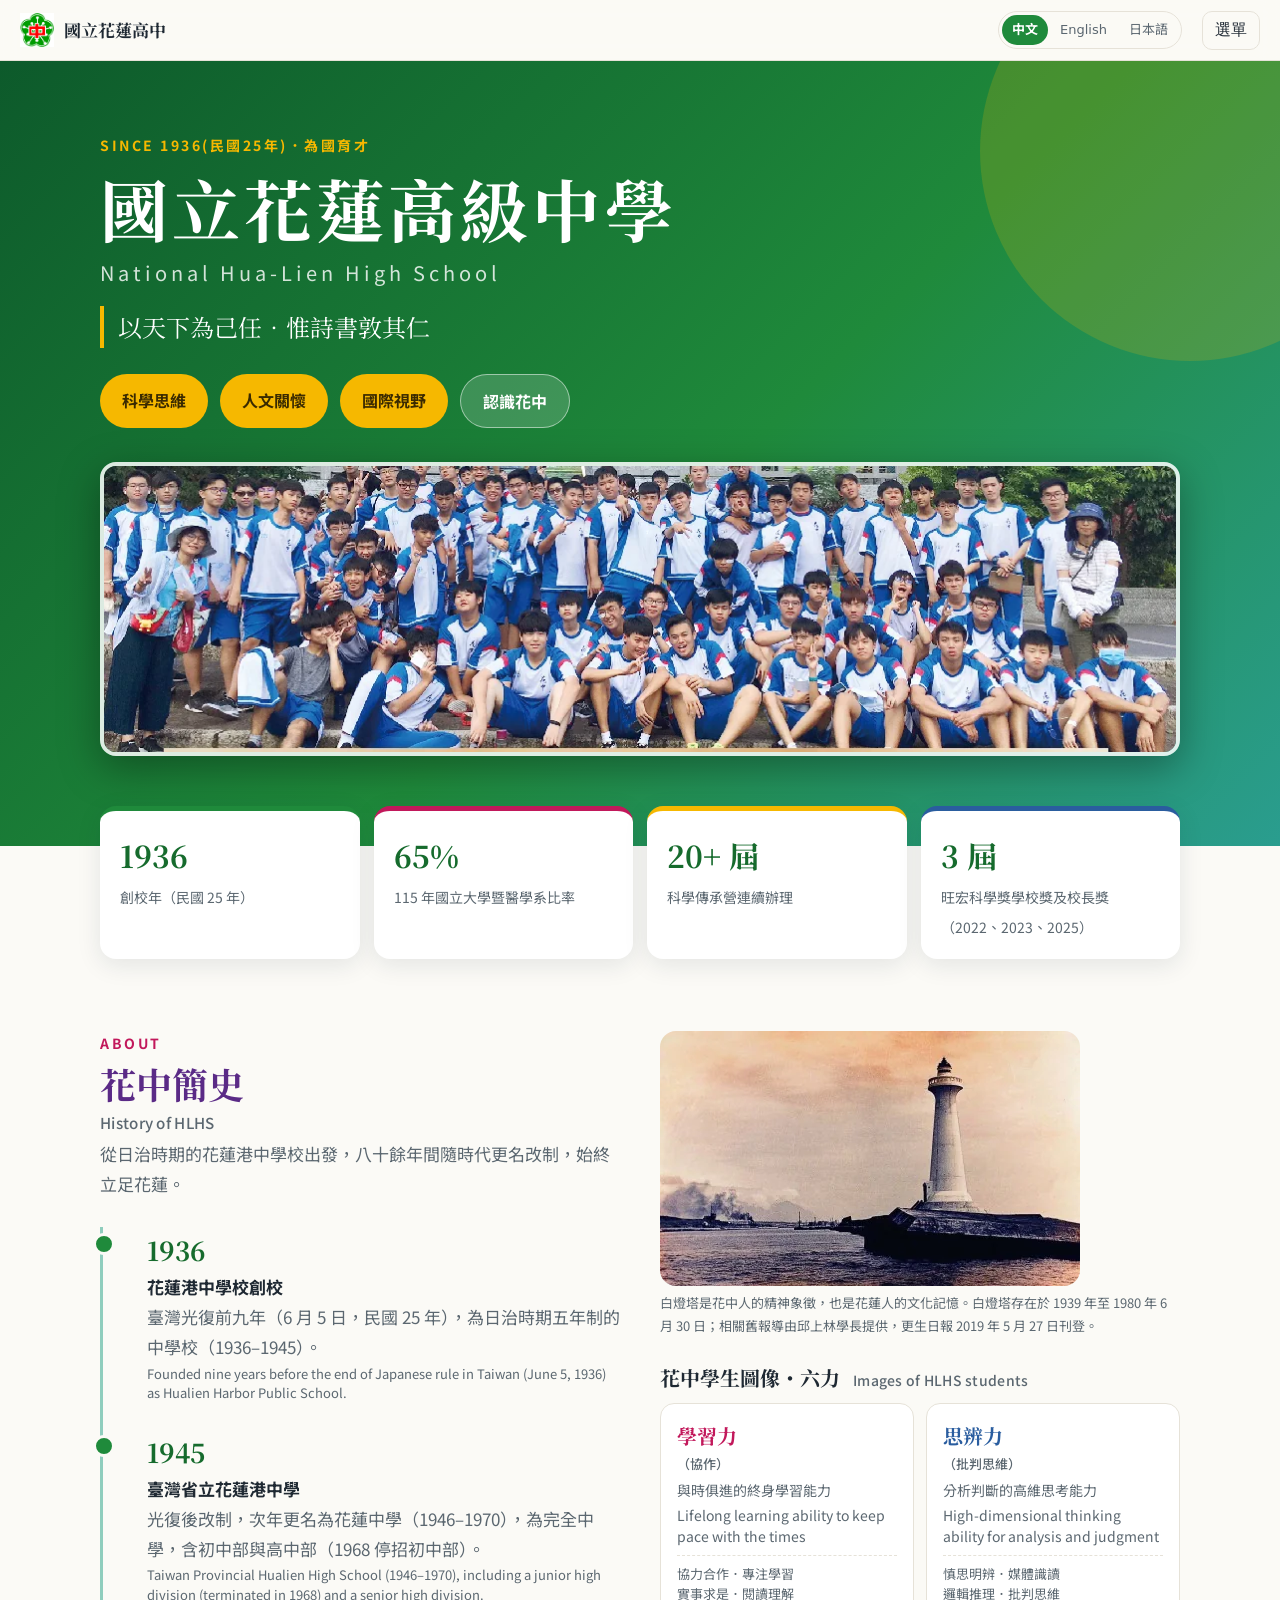
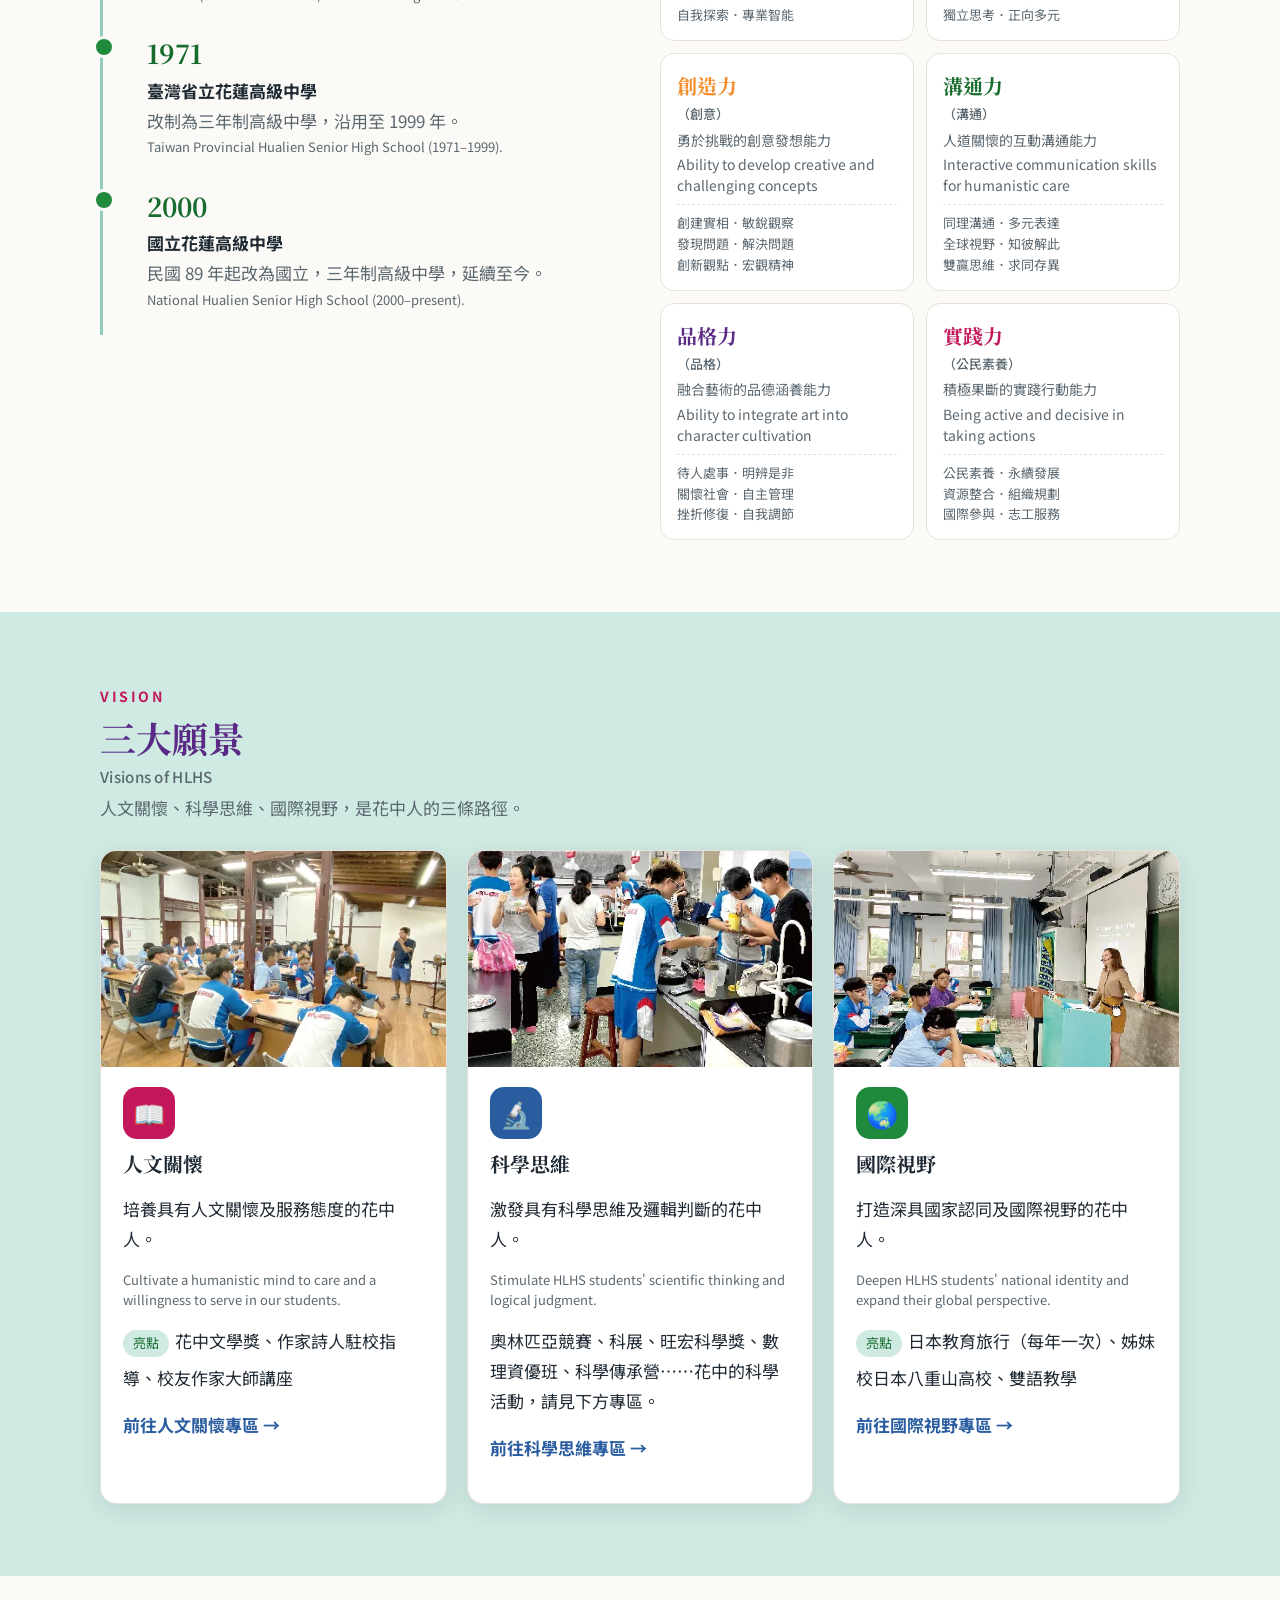
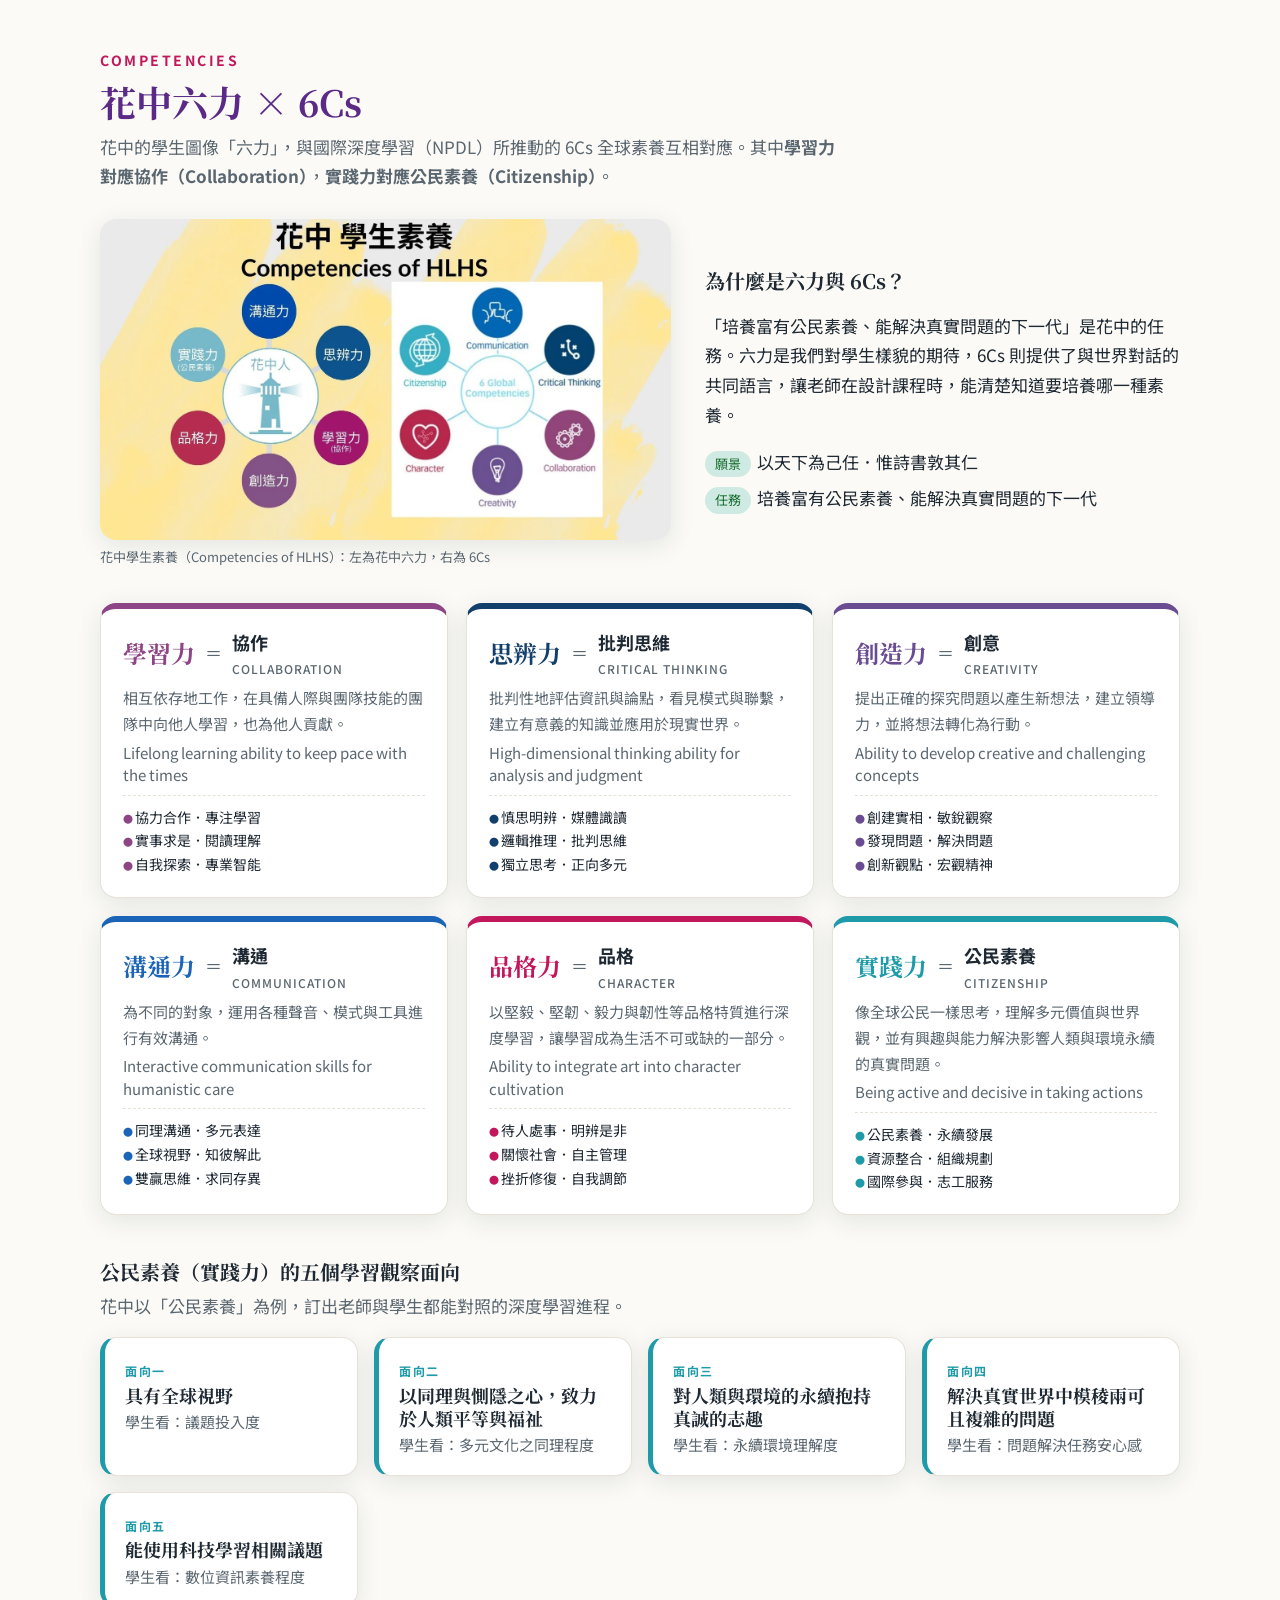
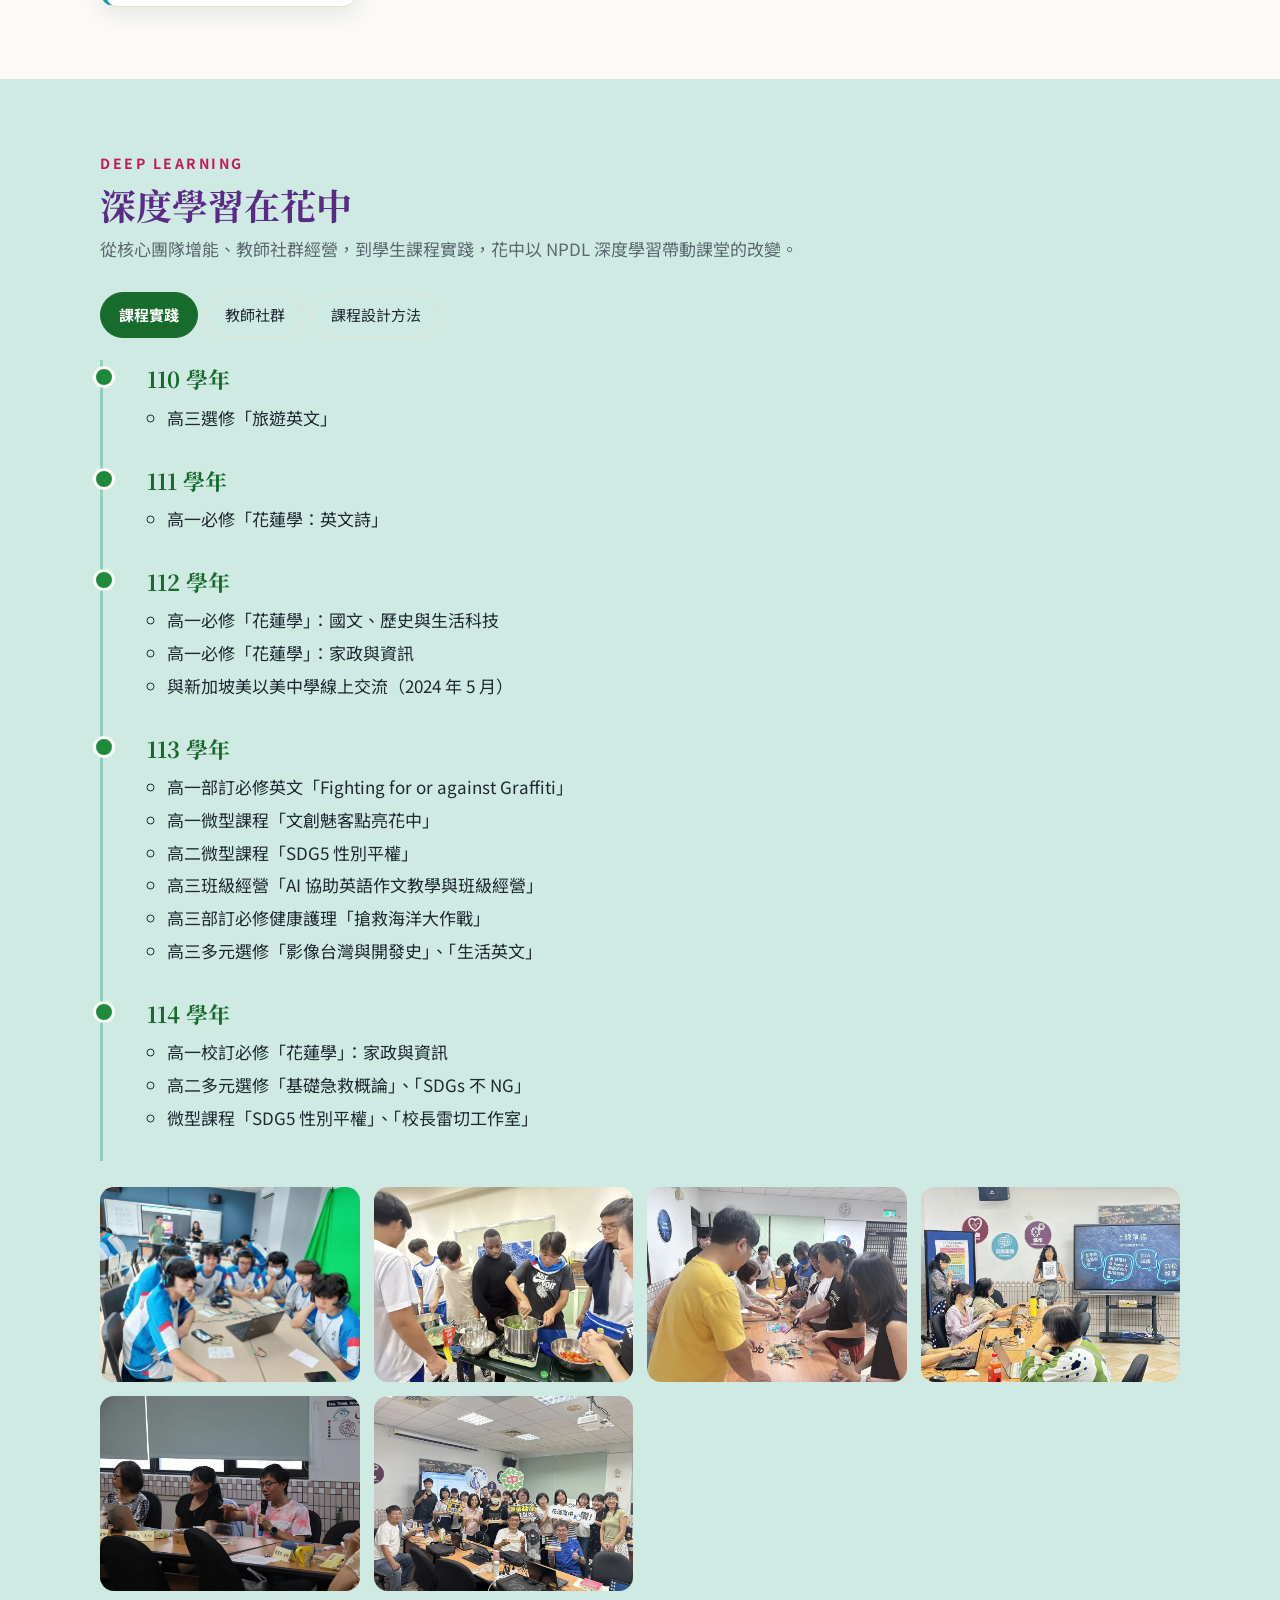
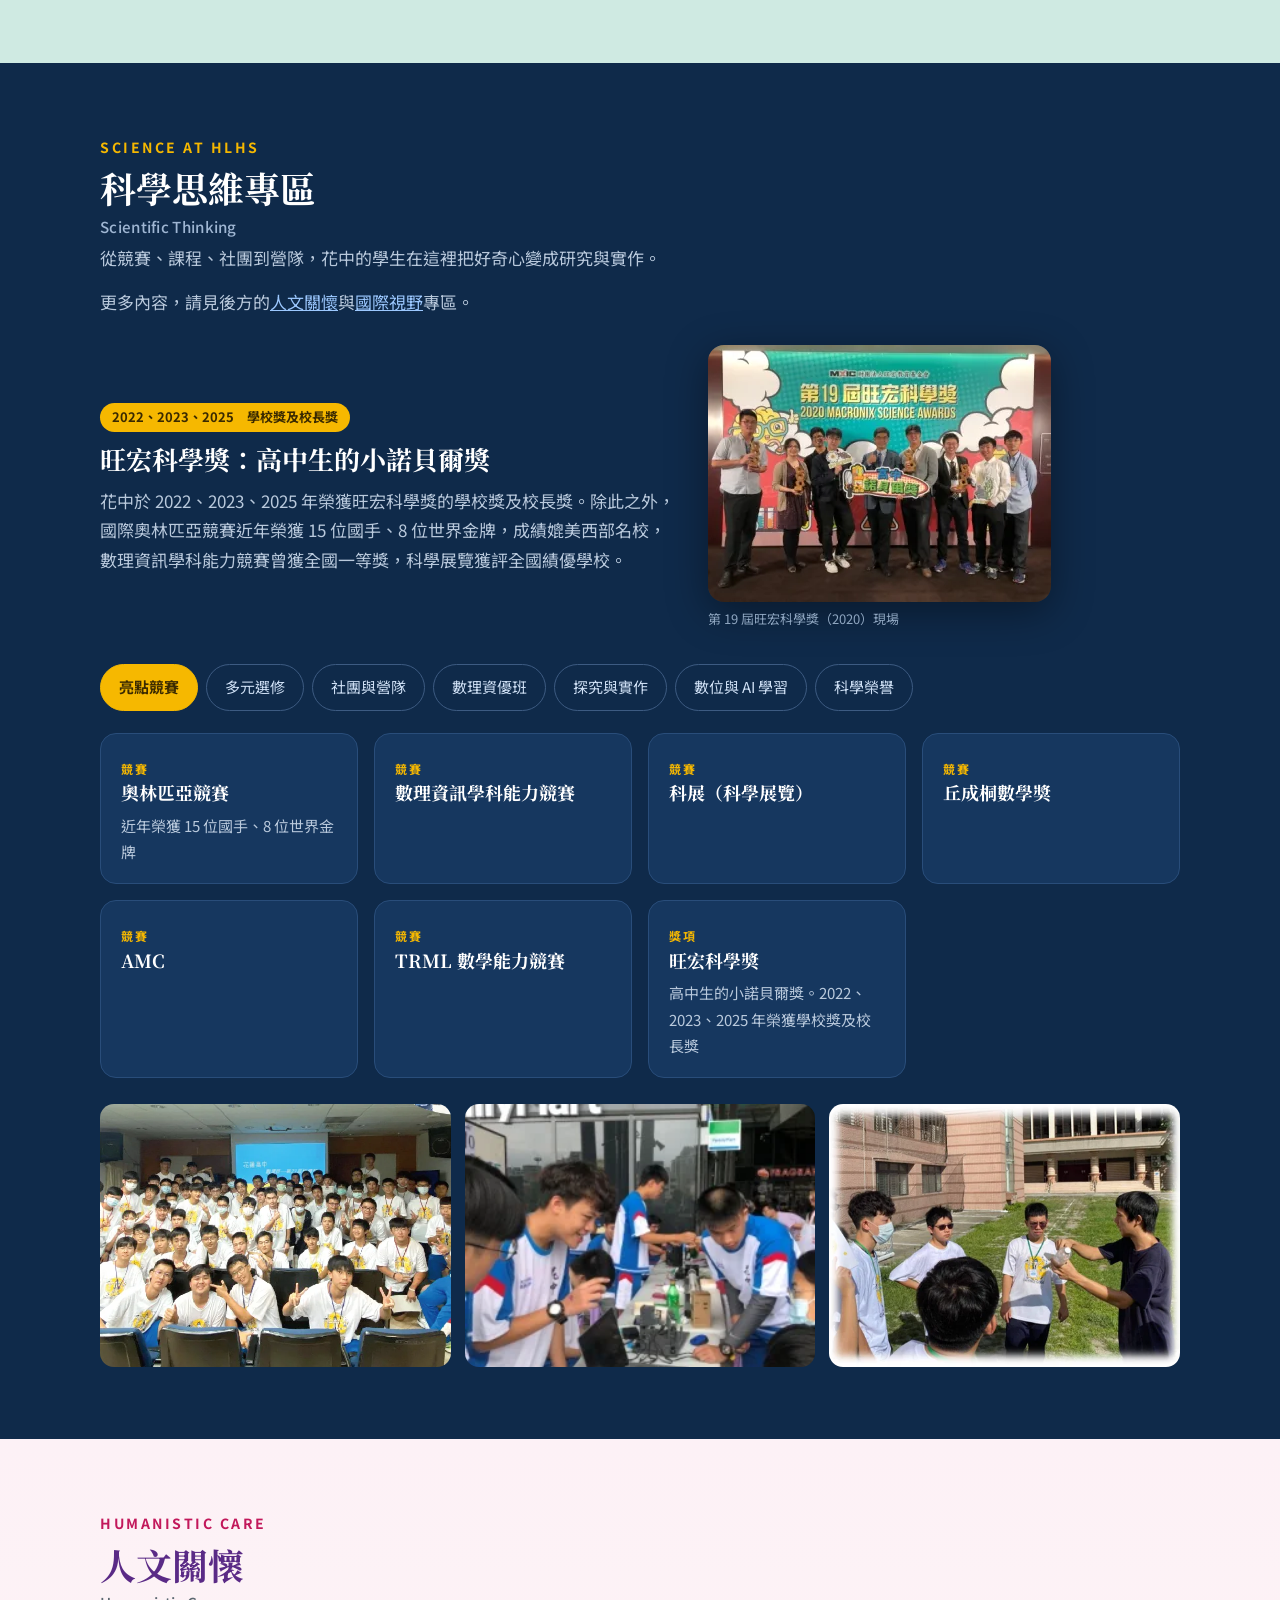
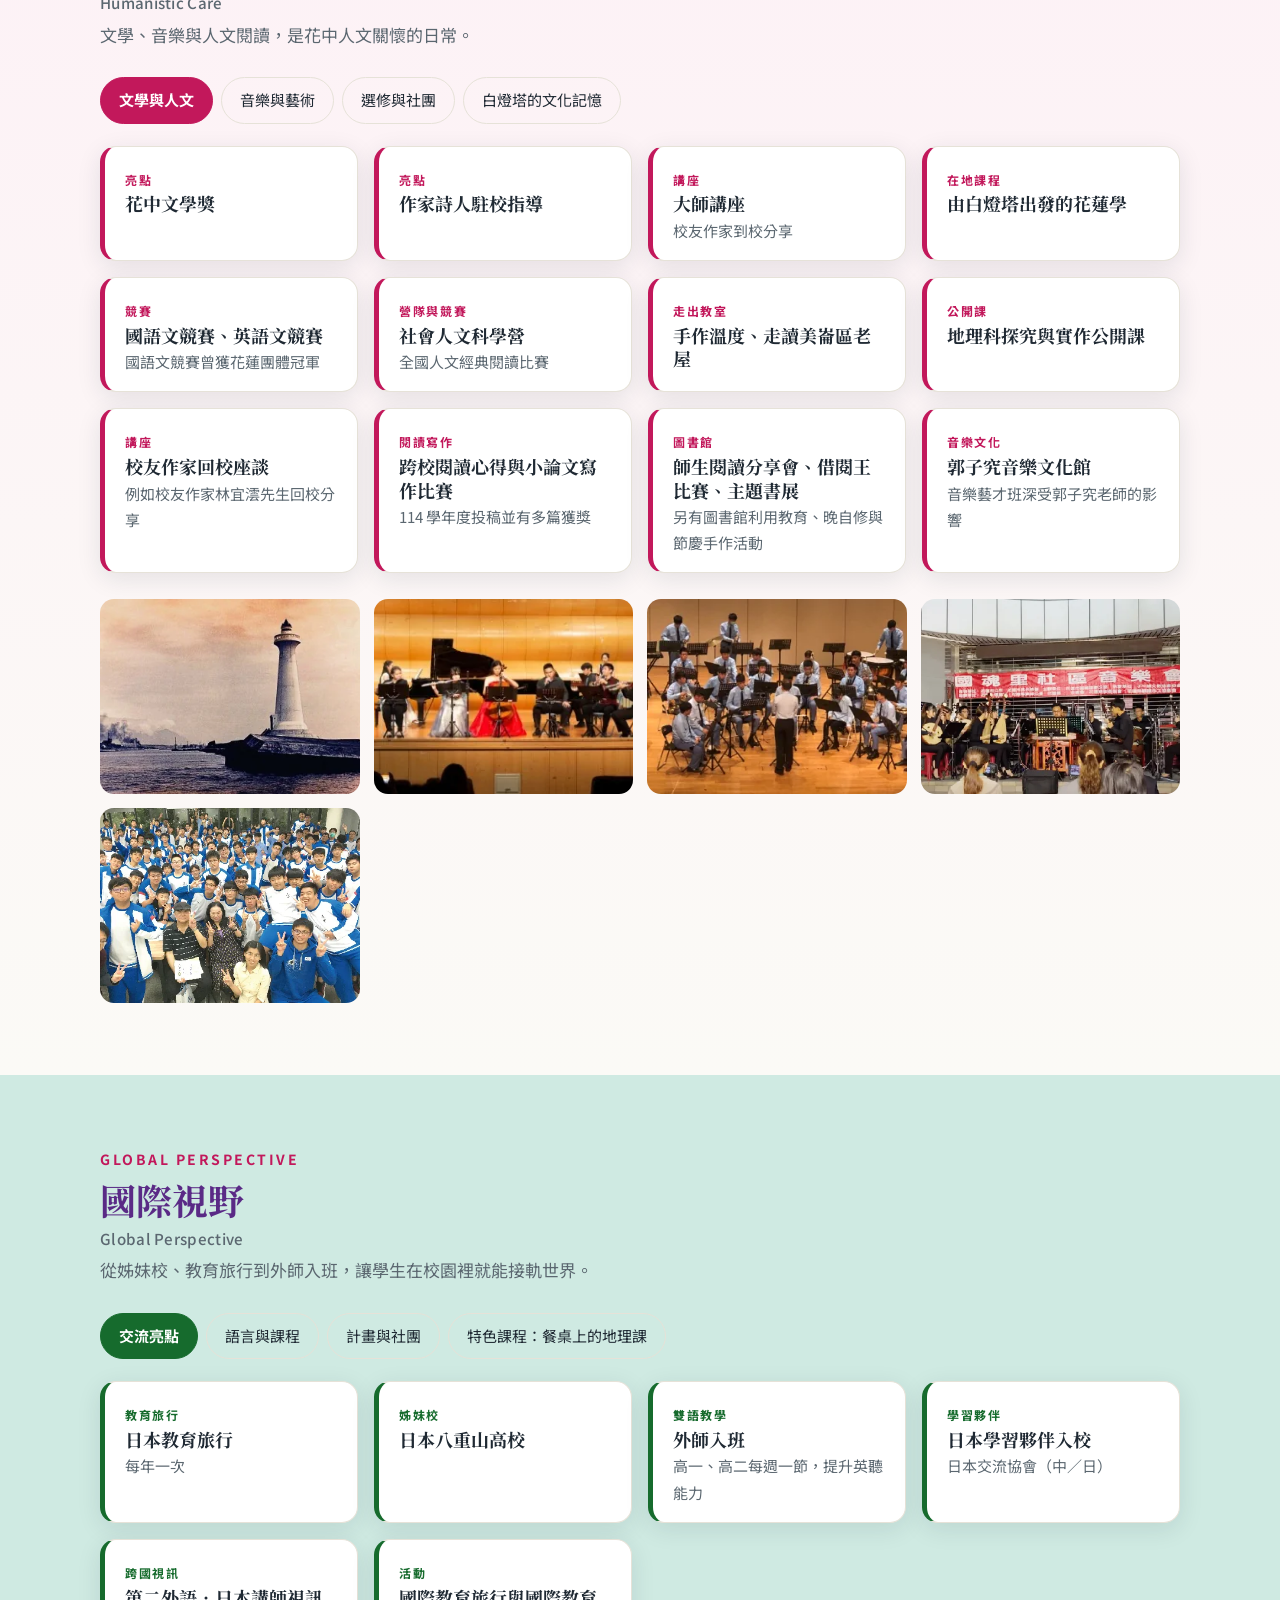
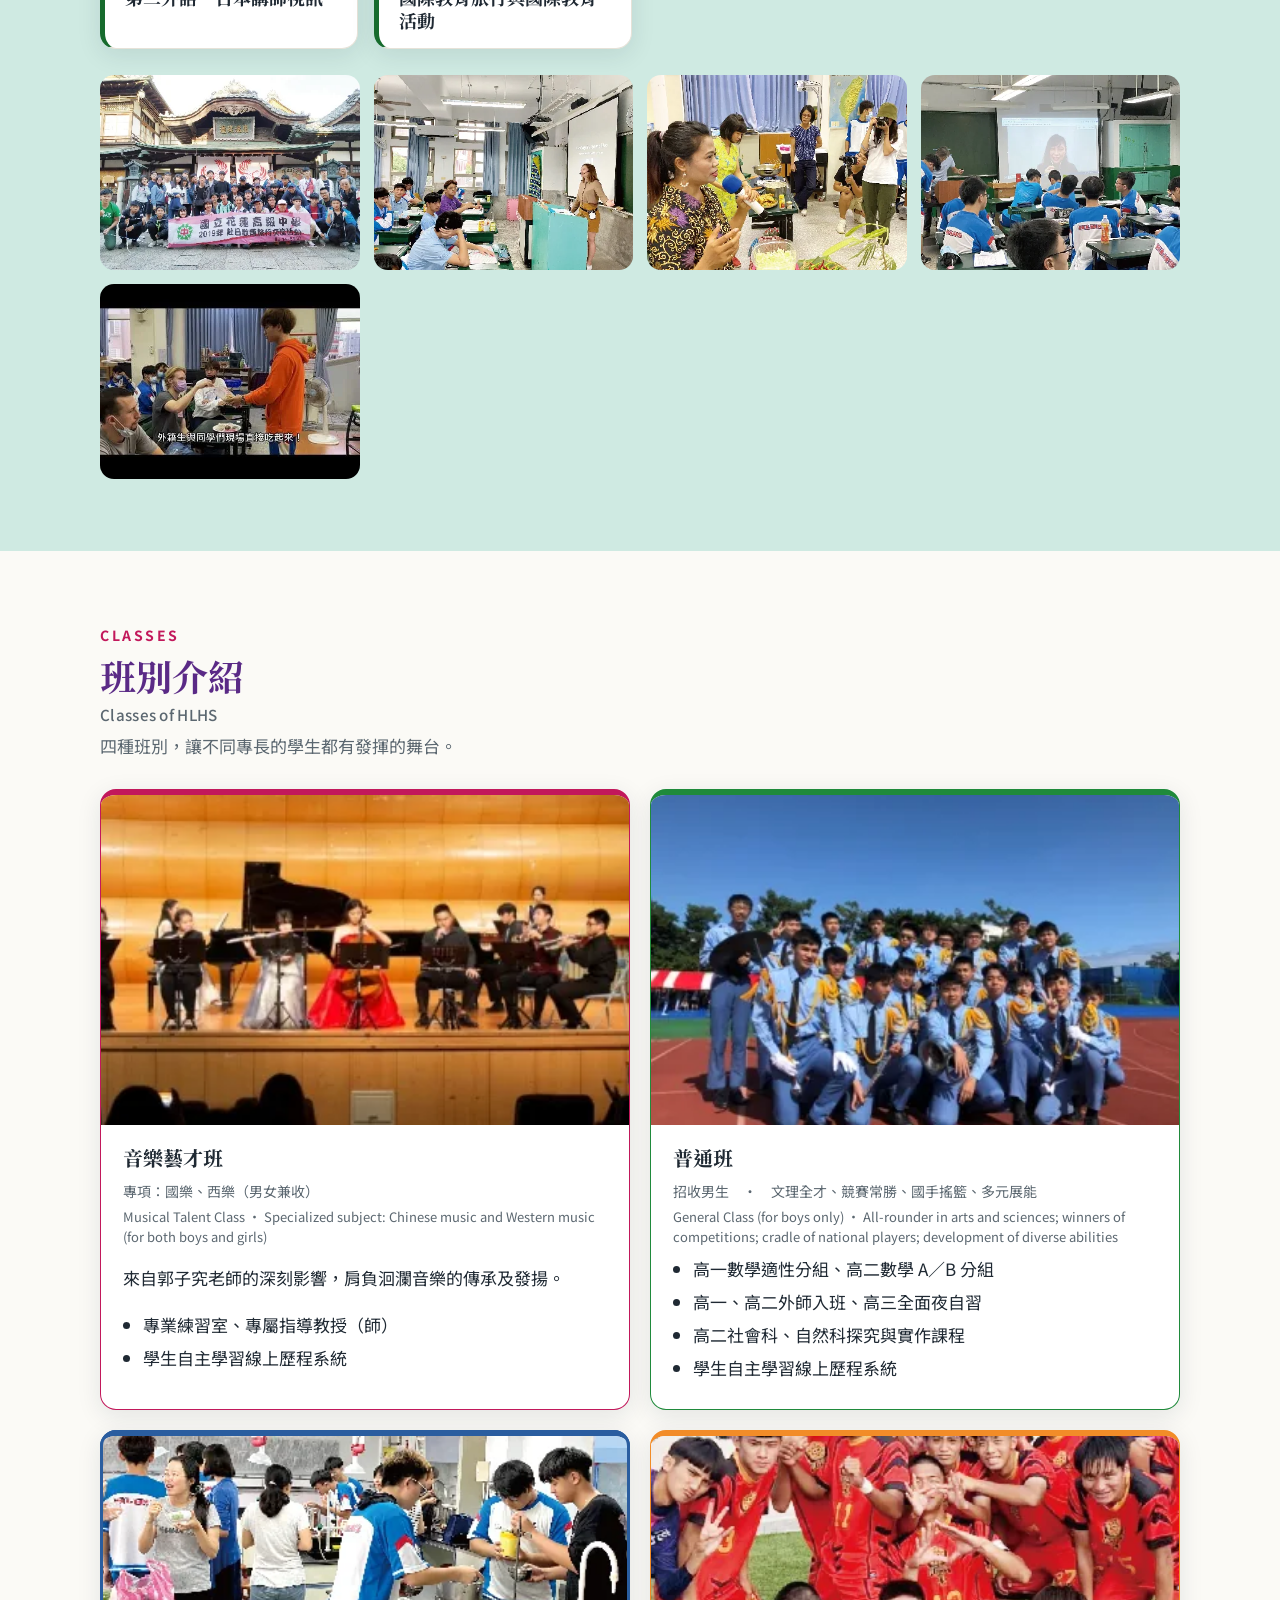
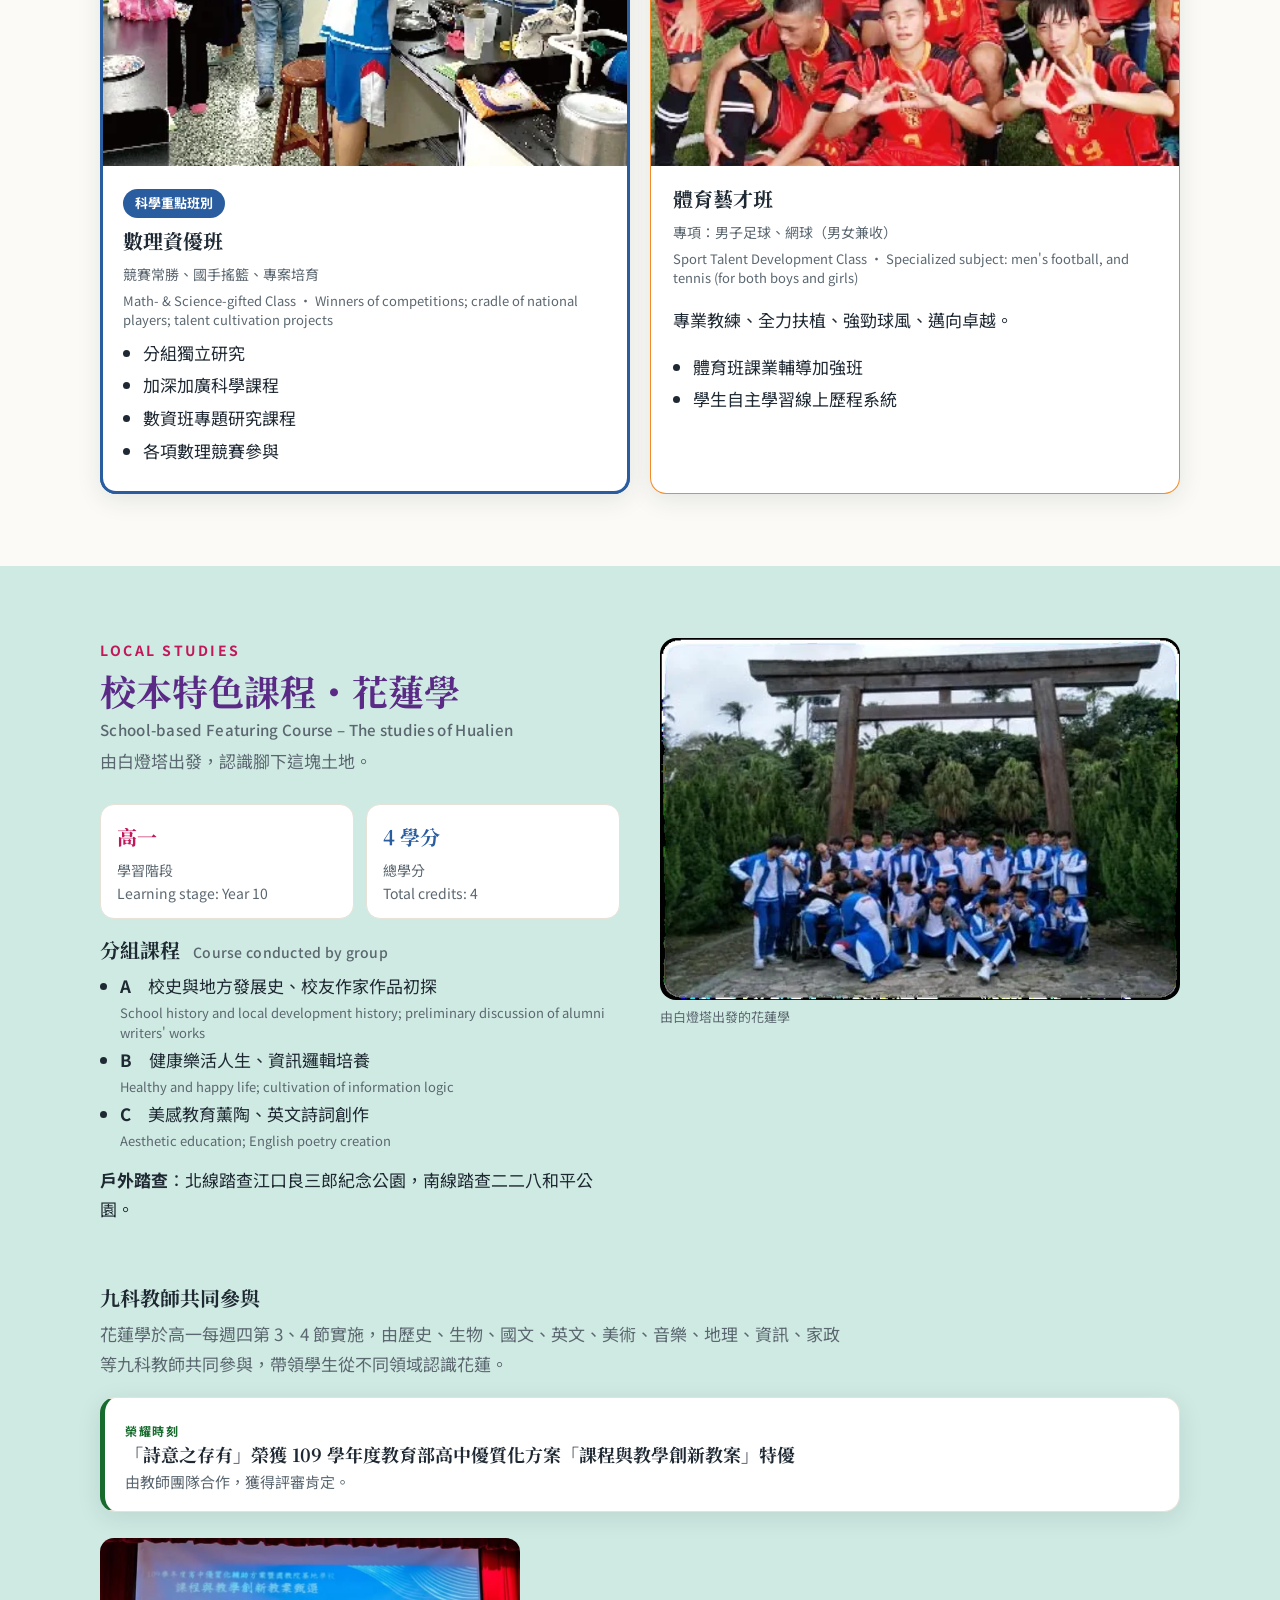
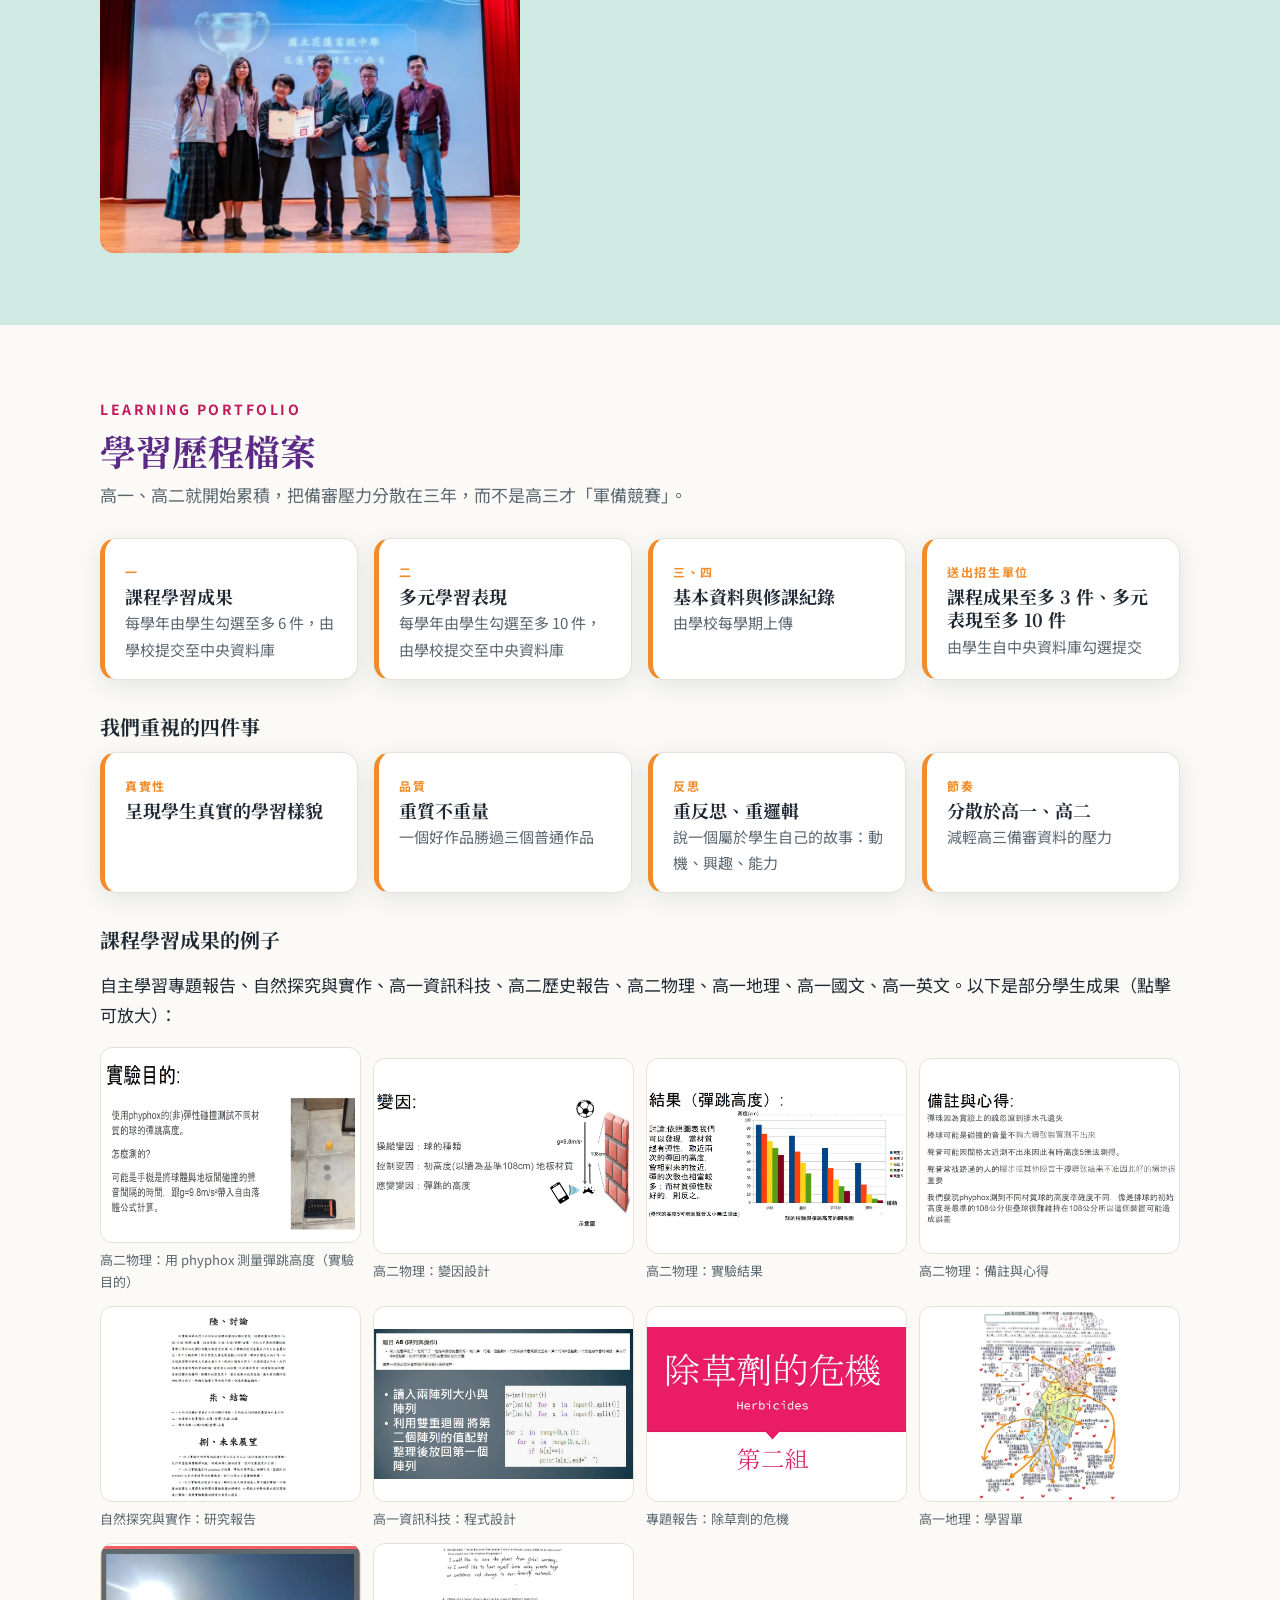
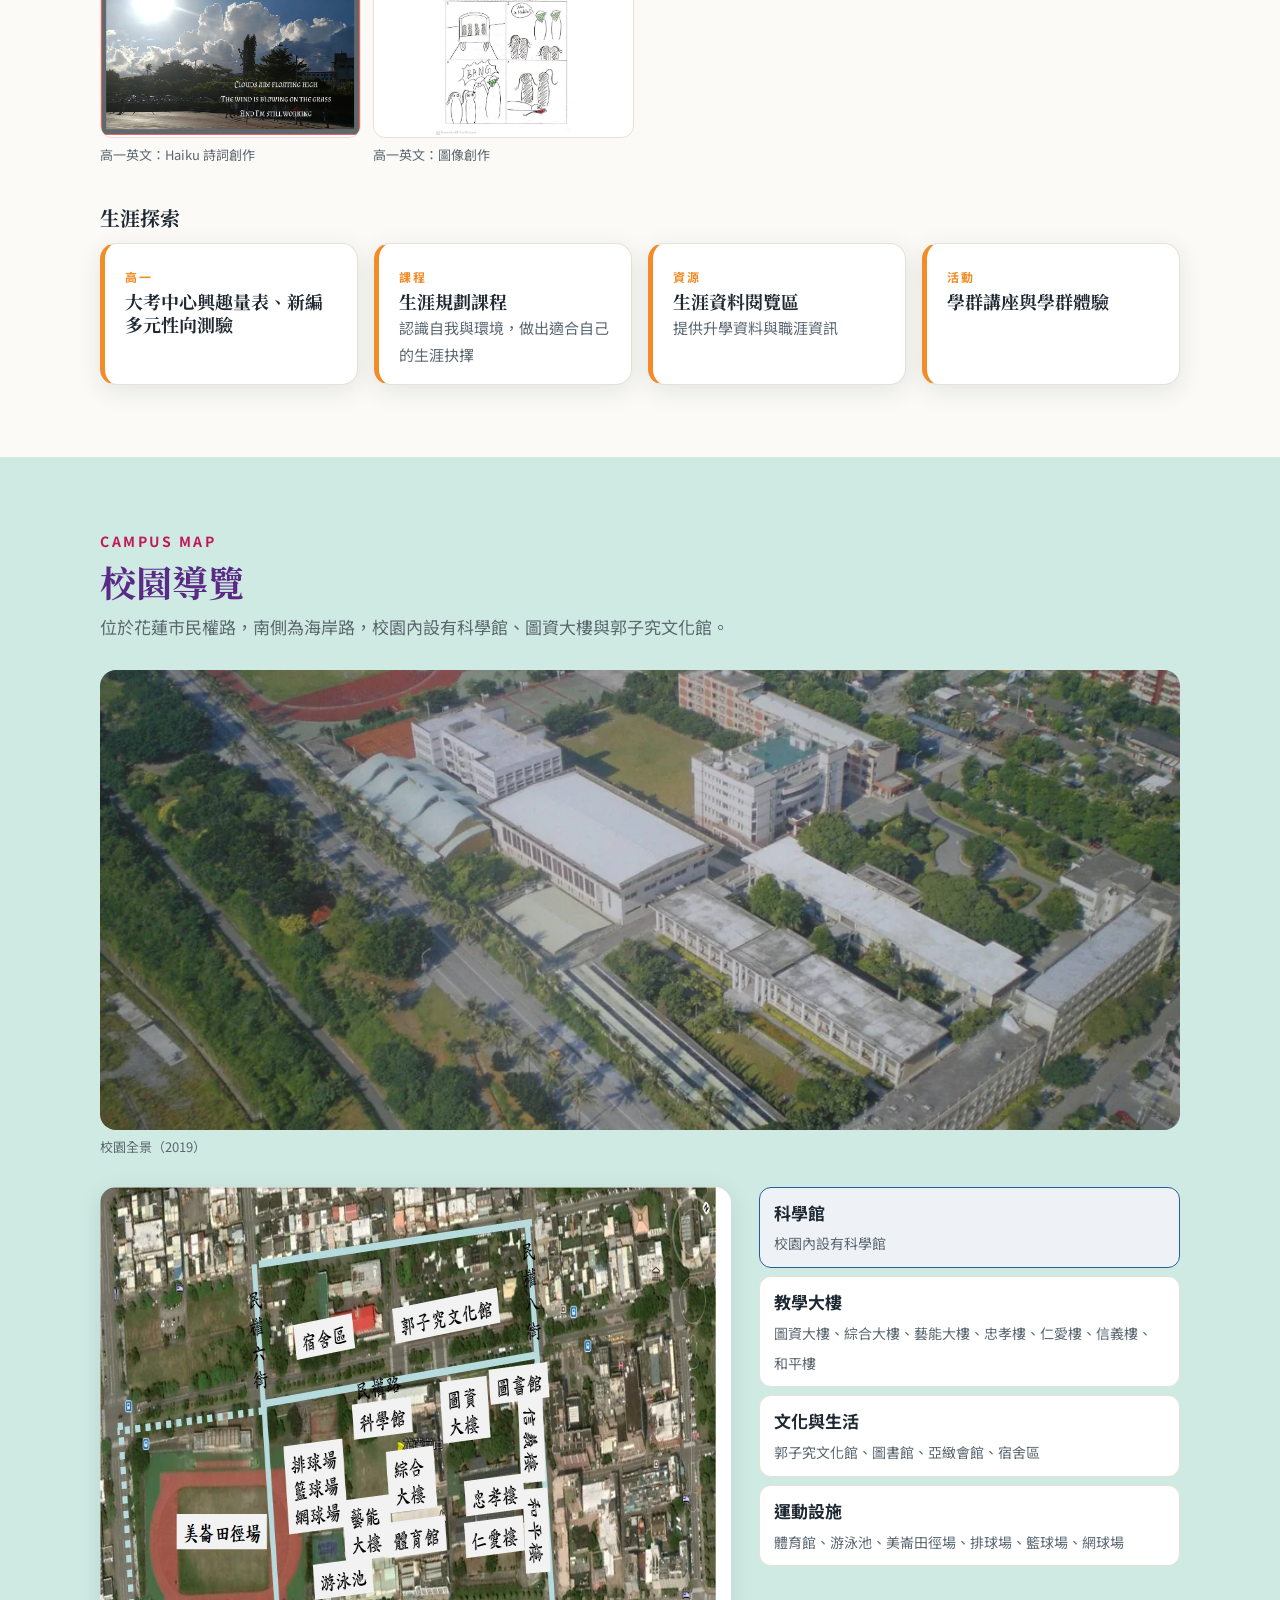
==== commit 5cfe3584: "Add English and Japanese versions with language switcher - i18n build script (build.py) generates en" ====
--- a/index.html
+++ b/index.html
@@ -1,5 +1,5 @@
 <!DOCTYPE html>
-<html lang="zh-Hant">
+<html lang="zh-Hant" data-root="">
 <head>
 <meta charset="utf-8">
 <meta name="viewport" content="width=device-width,initial-scale=1">
@@ -15,16 +15,15 @@
 
 <nav class="nav" aria-label="主選單">
   <div class="wrap">
-    <a class="brand" href="#top"><img src="images/emblem.png" alt="">國立花蓮高中</a>
-    <button class="burger" aria-expanded="false" aria-controls="menu">選單</button>
+    <a class="brand" href="#top"><img src="images/emblem.png" alt=""><span>國立花蓮高中</span></a>
     <ul class="menu" id="menu">
       <li><a href="#about">認識花中</a></li>
       <li><a href="#vision">三大願景</a></li>
       <li><a href="#competencies">六力與6Cs</a></li>
       <li><a href="#deep">深度學習</a></li>
-      <li><a class="sci" href="#science">科學活動</a></li>
-      <li><a href="#arts">文藝活動</a></li>
-      <li><a href="#global">國際交流</a></li>
+      <li><a class="sci" href="#science">科學思維</a></li>
+      <li><a href="#arts">人文關懷</a></li>
+      <li><a href="#global">國際視野</a></li>
       <li><a href="#classes">班別</a></li>
       <li><a href="#hualien">花蓮學</a></li>
       <li><a href="#portfolio">學習歷程</a></li>
@@ -33,19 +32,21 @@
       <li><a href="#results">升學與榮譽</a></li>
       <li><a href="#contact">聯絡</a></li>
     </ul>
+    <div class="lang" role="group" aria-label="語言 Language 言語"><a href="./" class="on" lang="zh-Hant" hreflang="zh-Hant" aria-current="true">中文</a><a href="en/" lang="en" hreflang="en">English</a><a href="ja/" lang="ja" hreflang="ja">日本語</a></div>
+    <button class="burger" aria-expanded="false" aria-controls="menu">選單</button>
   </div>
 </nav>
 
 <header class="hero" id="top">
   <div class="wrap">
-    <p class="eyebrow" style="color:var(--yellow)">SINCE 1936　·　花蓮市民權路</p>
+    <p class="eyebrow" style="color:var(--yellow)">SINCE 1936(民國25年)．為國育才</p>
     <h1>國立花蓮高級中學</h1>
     <p class="en">National Hua-Lien High School</p>
     <p class="motto">以天下為己任．惟詩書敦其仁</p>
     <div class="btns">
-      <a class="btn p" href="#science">科學活動</a>
-      <a class="btn p" href="#arts">文藝活動</a>
-      <a class="btn p" href="#global">國際交流</a>
+      <a class="btn p" href="#science">科學思維</a>
+      <a class="btn p" href="#arts">人文關懷</a>
+      <a class="btn p" href="#global">國際視野</a>
       <a class="btn g" href="#about">認識花中</a>
     </div>
     <div class="pano"><img src="images/panorama.webp" alt="花中學生在白燈塔前合影" width="1075" height="287"></div>
@@ -95,7 +96,7 @@
           <h3>人文關懷</h3>
           <p>培養具有人文關懷及服務態度的花中人。</p><p class="en">Cultivate a humanistic mind to care and a willingness to serve in our students.</p>
           <p><span class="tag">亮點</span>花中文學獎、作家詩人駐校指導、校友作家大師講座</p>
-          <p><a class="more" href="#arts">前往文藝活動專區 →</a></p>
+          <p><a class="more" href="#arts">前往人文關懷專區 →</a></p>
         </div>
       </article>
       <article class="card reveal">
@@ -115,7 +116,7 @@
           <h3>國際視野</h3>
           <p>打造深具國家認同及國際視野的花中人。</p><p class="en">Deepen HLHS students' national identity and expand their global perspective.</p>
           <p><span class="tag">亮點</span>日本教育旅行（每年一次）、姊妹校日本八重山高校、雙語教學</p>
-          <p><a class="more" href="#global">前往國際交流專區 →</a></p>
+          <p><a class="more" href="#global">前往國際視野專區 →</a></p>
         </div>
       </article>
     </div>
@@ -212,7 +213,7 @@
     <p class="eyebrow">SCIENCE AT HLHS</p>
     <h2>科學思維專區 <span class="en-t">Scientific Thinking</span></h2>
     <p class="lead">從競賽、課程、社團到營隊，花中的學生在這裡把好奇心變成研究與實作。</p>
-    <p class="lead" style="margin-top:-14px">文學、音樂與國際交流，請見後方的<a href="#arts">文藝活動</a>與<a href="#global">國際交流</a>專區。</p>
+    <p class="lead" style="margin-top:-14px">更多內容，請見後方的<a href="#arts">人文關懷</a>與<a href="#global">國際視野</a>專區。</p>
 
     <div class="sc-hero reveal">
       <div>
@@ -306,14 +307,14 @@
   </div>
 </section>
 
-<!-- 文藝活動 -->
+<!-- 人文關懷 -->
 <section id="arts" class="topic arts">
   <div class="wrap">
-    <p class="eyebrow">LITERATURE &amp; ARTS</p>
-    <h2>文藝活動 <span class="en-t">Humanistic Care · Literature &amp; Arts</span></h2>
+    <p class="eyebrow">HUMANISTIC CARE</p>
+    <h2>人文關懷 <span class="en-t">Humanistic Care</span></h2>
     <p class="lead">文學、音樂與人文閱讀，是花中人文關懷的日常。</p>
 
-    <div class="tabs" role="tablist" aria-label="文藝活動分類">
+    <div class="tabs" role="tablist" aria-label="人文關懷分類">
       <button role="tab" aria-selected="true" data-tab="a1">文學與人文</button>
       <button role="tab" aria-selected="false" data-tab="a2">音樂與藝術</button>
       <button role="tab" aria-selected="false" data-tab="a3">選修與社團</button>
@@ -358,7 +359,7 @@
 
     <div class="panel" id="a4" hidden>
       <div class="two" style="gap:26px;margin-bottom:20px;align-items:center">
-        <img src="images/book-memory.webp" alt="《記憶的力量》書封" loading="lazy" style="border-radius:14px;box-shadow:var(--shadow)">
+        <img src="images/book-memory.webp" alt="《記憶的力量》書封" loading="lazy" width="675" height="1200" style="border-radius:14px;box-shadow:var(--shadow);width:auto;max-height:440px;max-width:100%;margin:0 auto">
         <p style="margin:0">《記憶的力量》由花中歷史老師張銘傑、徐清雲與校友李祺捷編著。編者以歷史照片與花蓮作家的文章，訴說白燈塔的「文化記憶」，也記錄它在花中人與花蓮人心中的份量。</p>
       </div>
       <div class="kgrid">
@@ -380,14 +381,14 @@
   </div>
 </section>
 
-<!-- 國際交流 -->
+<!-- 國際視野 -->
 <section id="global" class="topic global">
   <div class="wrap">
-    <p class="eyebrow">GLOBAL EXCHANGE</p>
-    <h2>國際交流 <span class="en-t">Global Perspective</span></h2>
+    <p class="eyebrow">GLOBAL PERSPECTIVE</p>
+    <h2>國際視野 <span class="en-t">Global Perspective</span></h2>
     <p class="lead">從姊妹校、教育旅行到外師入班，讓學生在校園裡就能接軌世界。</p>
 
-    <div class="tabs" role="tablist" aria-label="國際交流分類">
+    <div class="tabs" role="tablist" aria-label="國際視野分類">
       <button role="tab" aria-selected="true" data-tab="g1">交流亮點</button>
       <button role="tab" aria-selected="false" data-tab="g2">語言與課程</button>
       <button role="tab" aria-selected="false" data-tab="g3">計畫與社團</button>
@@ -684,8 +685,8 @@
         <p>National Hua-Lien High School<br>以天下為己任．惟詩書敦其仁</p>
       </div>
       <div>
-        <h3>花現位置 <span style="font-weight:400;font-size:.7em">Our location</span></h3>
-        <p>970 花蓮縣花蓮市民權路 42 號<br><span style="font-size:13px;opacity:.8">No. 42 Minquan Road, Hualien City, Hualien County (Postcode 970)</span></p>
+        <h3>花現位置 <span class="en">Our location</span></h3>
+        <p>970 花蓮縣花蓮市民權路 42 號<br><span class="en">No. 42 Minquan Road, Hualien City, Hualien County (Postcode 970)</span></p>
         <h3 style="margin-top:14px">花中有話</h3>
         <p><a href="tel:038242236">03-8242236</a></p>
       </div>
--- a/css/style.css
+++ b/css/style.css
@@ -35,11 +35,29 @@
 .menu a:hover,.menu a.on{background:var(--teal);color:var(--green-d)}
 .menu a.sci{color:var(--sci);font-weight:700}
 .burger{display:none;margin-left:auto;background:none;border:1px solid var(--line);border-radius:10px;padding:8px 12px;font-size:16px;color:var(--ink);cursor:pointer}
-@media (max-width:1400px){
-  .burger{display:block}
+.menu{flex-shrink:0}.menu a{white-space:nowrap}
+.lang{display:flex;gap:2px;margin-left:8px;padding:3px;border:1px solid var(--line);border-radius:999px;flex-shrink:0}
+.lang a{padding:4px 10px;border-radius:999px;font-size:13px;text-decoration:none;color:var(--muted);white-space:nowrap;font-family:system-ui,"Noto Sans TC","Noto Sans JP",sans-serif}
+.lang a:hover{color:var(--ink)}
+.lang a.on{background:var(--green);color:#fff;font-weight:700}
+.nav.compact .burger{display:block;margin-left:0}
+.nav.compact .lang{margin-left:auto}
+.nav.compact .menu{display:none;position:absolute;left:0;right:0;top:60px;background:var(--bg);flex-direction:column;padding:10px 20px 16px;border-bottom:1px solid var(--line)}
+.nav.compact .menu.open{display:flex}
+@media (max-width:900px){
+  .burger{display:block;margin-left:0}
+  .lang{margin-left:auto}
   .menu{display:none;position:absolute;left:0;right:0;top:60px;background:var(--bg);flex-direction:column;padding:10px 20px 16px;border-bottom:1px solid var(--line)}
   .menu.open{display:flex}
 }
+@media (max-width:520px){.brand span{display:none}.lang a{padding:4px 8px}}
+
+/* 語系字體 */
+html[lang=ja] body{font-family:"Noto Sans JP","Noto Sans TC",system-ui,"Yu Gothic","Meiryo",sans-serif}
+html[lang=ja] h1,html[lang=ja] h2,html[lang=ja] h3,html[lang=ja] .brand,html[lang=ja] .stat b,html[lang=ja] .cc-h b,html[lang=ja] .tl .y{font-family:"Noto Serif JP","Noto Serif TC",serif}
+html[lang=en] body{font-family:"Noto Sans","Noto Sans TC",system-ui,-apple-system,"Segoe UI",sans-serif;line-height:1.7}
+html[lang=en] h1,html[lang=en] h2,html[lang=en] h3,html[lang=en] .brand,html[lang=en] .stat b,html[lang=en] .cc-h b,html[lang=en] .tl .y{font-family:"Noto Serif","Noto Serif TC",serif}
+html[lang=en] .eyebrow{letter-spacing:.14em}
 
 /* hero */
 .hero{position:relative;color:#fff;padding:72px 0 90px;background:linear-gradient(135deg,#0d5a2b 0%,#1f8a3b 55%,#2a9d8f 100%);overflow:hidden}
@@ -226,3 +244,5 @@
 #abilities b small{white-space:nowrap}
 #abilities span{display:block}
 @media (max-width:520px){#abilities{grid-template-columns:1fr}}
+.hero p.en{color:rgba(255,255,255,.9);font-size:clamp(15px,2.4vw,20px);letter-spacing:.2em;margin:6px 0 18px}
+#abilities b small{display:block;margin:0 0 2px}
